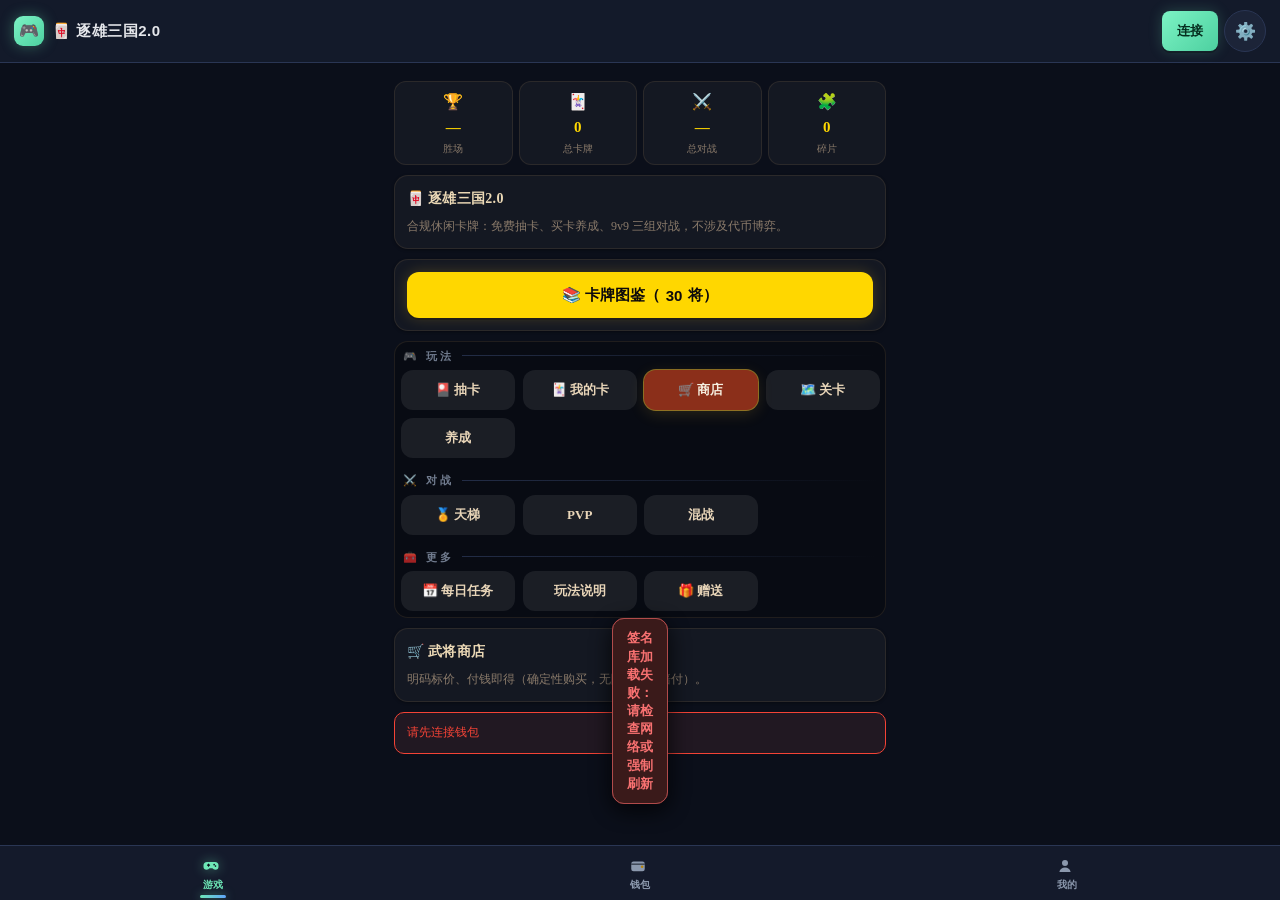
==== index.html @ 6e7bf327 "三国：重新启用动态 simulateGas 估算 gas（×1.5 缓冲，失败回退固定上限），修复签名层漏检 build 20261015-2" ====
<!DOCTYPE html>
<html lang="zh-CN">
<head>
<meta charset="UTF-8">
<meta name="viewport" content="width=device-width, initial-scale=1.0, maximum-scale=1.0, user-scalable=no, viewport-fit=cover">
<title>Paxi 逐雄三国2.0</title>
<meta name="description" content="Paxi 逐雄三国2.0（免费抽卡 / 买卡买碎片 / 9v9 三组对战，不涉及代币博弈）">
<meta name="theme-color" content="#0b0f1a">
<link rel="icon" href="data:image/svg+xml,<svg xmlns='http://www.w3.org/2000/svg' viewBox='0 0 32 32'><rect width='32' height='32' rx='7' fill='%236ee7b7'/><text x='16' y='23' font-size='18' text-anchor='middle' fill='%230b0f1a'>G</text></svg>">
<style>
/* ========== 变量 ========== */
:root {
  --bg: #0b0f1a;
  --card: #151c2c;
  --card-2: #1c2438;
  --border: #2a3654;
  --text: #e5e7eb;
  --muted: #8b98ad;
  --accent: #6ee7b7;
  --accent-2: #60a5fa;
  --gold: #fbbf24;
  --danger: #f87171;
  --radius: 14px;
  --safe-bottom: env(safe-area-inset-bottom, 0px);
  --safe-top: env(safe-area-inset-top, 0px);
}
* { margin: 0; padding: 0; box-sizing: border-box; -webkit-tap-highlight-color: transparent; }
html { -webkit-text-size-adjust: 100%; }
body {
  font-family: -apple-system, BlinkMacSystemFont, 'Segoe UI', 'PingFang SC', 'Microsoft YaHei', sans-serif;
  background: var(--bg);
  color: var(--text);
  min-height: 100vh;
  line-height: 1.5;
  overscroll-behavior-y: none;
  padding-bottom: calc(64px + var(--safe-bottom));
}

/* ========== Header ========== */
.header {
  position: sticky; top: 0; z-index: 100;
  background: rgba(21,28,44,.92);
  backdrop-filter: blur(12px); -webkit-backdrop-filter: blur(12px);
  border-bottom: 1px solid var(--border);
  padding: calc(10px + var(--safe-top)) 14px 10px;
  display: flex; align-items: center; justify-content: space-between; gap: 8px;
}
.brand { display: flex; align-items: center; gap: 8px; min-width: 0; }
.logo {
  width: 30px; height: 30px; border-radius: 9px; background: var(--accent);
  display: flex; align-items: center; justify-content: center;
  font-size: 16px; flex-shrink: 0;
}
.brand-name { font-size: 15px; font-weight: 800; white-space: nowrap; }
.hdr-right { display: flex; align-items: center; gap: 6px; flex-shrink: 0; }
.chip {
  font-size: 11px; padding: 4px 8px; border-radius: 999px;
  background: var(--card-2); border: 1px solid var(--border);
  color: var(--muted); font-family: ui-monospace, monospace;
  max-width: 104px; overflow: hidden; text-overflow: ellipsis; white-space: nowrap;
}
.chip.bal { color: var(--accent); border-color: #14532d; }

/* ========== 主区 ========== */
.main { max-width: 520px; margin: 0 auto; padding: 14px 14px 8px; }

/* ========== 卡片 ========== */
.card {
  background: var(--card); border: 1px solid var(--border);
  border-radius: var(--radius); padding: 14px; margin-bottom: 12px;
}
.card-title {
  font-size: 14px; font-weight: 700; margin-bottom: 10px;
  display: flex; align-items: center; gap: 6px;
}
.desc { font-size: 12px; color: var(--muted); line-height: 1.6; word-break: break-word; }
.desc code, code {
  font-family: ui-monospace, SFMono-Regular, Menlo, Consolas, monospace;
  font-size: 11px; background: rgba(0,0,0,.05);
  padding: 1px 5px; border-radius: 4px; word-break: break-all;
}

/* ========== 余额条 ========== */
.balance-bar {
  display: grid; grid-template-columns: repeat(3, 1fr); gap: 8px;
  margin-bottom: 12px;
}
.bal-item {
  background: var(--card); border: 1px solid var(--border);
  border-radius: 12px; padding: 10px 6px; text-align: center;
}
.bal-val { font-size: 15px; font-weight: 800; color: var(--accent); font-family: ui-monospace, monospace; }
.bal-val.small { font-size: 13px; }
.bal-lab { font-size: 10px; color: var(--muted); margin-top: 2px; }

/* ========== 游戏网格（2 列，手机最舒服） ========== */
.game-grid { display: grid; grid-template-columns: repeat(2, 1fr); gap: 10px; }
.game-card {
  background: var(--card-2); border: 1px solid var(--border);
  border-radius: var(--radius); padding: 16px 10px;
  display: flex; flex-direction: column; align-items: center; gap: 3px;
  cursor: pointer; transition: transform .12s;
  min-height: 104px; justify-content: center; text-align: center;
}
.game-card:active { transform: scale(.96); background: #223052; }
.game-card.disabled { opacity: .45; pointer-events: none; }
.game-icon { font-size: 32px; line-height: 1.1; }
.game-name { font-size: 13px; font-weight: 700; }
.game-desc { font-size: 10px; color: var(--muted); line-height: 1.35; }
.game-tag {
  font-size: 10px; color: var(--accent); margin-top: 3px;
  font-family: ui-monospace, monospace;
}

/* ========== 返回栏 ========== */
.back-bar {
  display: inline-flex; align-items: center; gap: 4px;
  color: var(--muted); font-size: 13px; margin-bottom: 10px;
  padding: 6px 0; cursor: pointer;
}
.back-bar:active { color: var(--text); }

/* ========== 表单 ========== */
.field { margin-bottom: 12px; }
.label { display: block; font-size: 12px; color: var(--muted); margin-bottom: 5px; font-weight: 600; }
input[type="text"], input[type="number"], select {
  width: 100%; padding: 11px 12px;
  background: var(--bg); border: 1px solid var(--border); border-radius: 10px;
  color: var(--text); font-size: 15px;
  -webkit-appearance: none; appearance: none;
  transition: border-color .15s;
}
input:focus, select:focus { outline: none; border-color: var(--accent); }
select { font-family: inherit; cursor: pointer; }
input.mono { font-family: ui-monospace, monospace; }
.row { display: flex; gap: 8px; align-items: center; }
.row .grow { flex: 1 1 auto; min-width: 0; }

/* 快捷金额 */
.quick-row { display: flex; gap: 6px; margin-top: 6px; flex-wrap: wrap; }
.quick {
  padding: 5px 10px; font-size: 11px; border-radius: 999px;
  background: var(--card-2); border: 1px solid var(--border); color: var(--muted);
}
.quick:active { background: var(--accent); color: #052e1e; }

/* ========== 按钮 ========== */
.btn {
  padding: 12px 18px; border-radius: 10px; border: none;
  font-size: 15px; font-weight: 700; cursor: pointer;
  min-height: 46px; width: 100%;
  display: flex; align-items: center; justify-content: center; gap: 6px;
  transition: transform .1s;
}
.btn:active { transform: scale(.97); }
.btn:disabled { opacity: .45; }
.btn-primary { background: var(--accent); color: #052e1e; }
.btn-ghost { background: transparent; color: var(--text); border: 1px solid var(--border); font-weight: 600; }
.btn-gold { background: var(--gold); color: #3b2a05; }
.btn-sm {
  width: auto; min-height: 34px; padding: 7px 14px;
  font-size: 13px; border-radius: 8px;
}

/* ========== 下注选项 ========== */
.opt-grid { display: grid; grid-template-columns: repeat(auto-fill, minmax(64px, 1fr)); gap: 7px; }
.opt-grid.cols-2 { grid-template-columns: repeat(2, 1fr); }
.opt {
  padding: 12px 4px; border-radius: 10px; font-size: 14px; font-weight: 600;
  background: var(--card-2); border: 1px solid var(--border); color: var(--text);
  min-height: 48px;
}
.opt:active { transform: scale(.96); }
.opt.sel { background: var(--accent); color: #052e1e; border-color: var(--accent); }
.opt small { display: block; font-size: 10px; opacity: .8; margin-top: 2px; font-weight: 500; }
.opt:disabled { opacity: .35; }
.opt.dim { opacity: .55; }

/* ========== 骰子 / 卡牌结果 ========== */
.result-stage {
  background: var(--bg); border: 1px solid var(--border); border-radius: 12px;
  padding: 16px; text-align: center; margin-bottom: 10px; min-height: 72px;
  display: flex; align-items: center; justify-content: center; flex-wrap: wrap; gap: 8px;
}
.dice-face {
  width: 46px; height: 46px; border-radius: 10px;
  background: var(--card-2); border: 1px solid var(--border);
  display: flex; align-items: center; justify-content: center;
  font-size: 20px; font-weight: 800;
}
.pcard {
  width: 44px; height: 62px; border-radius: 8px; background: #f8fafc;
  color: #0f172a; display: flex; flex-direction: column;
  align-items: center; justify-content: center; font-weight: 800; font-size: 17px;
  border: 1px solid #cbd5e1;
}
.pcard.red { color: #dc2626; }
.pcard small { font-size: 15px; font-weight: 600; }
.big-result { font-size: 34px; font-weight: 800; color: var(--accent); }
.placeholder-txt { color: var(--muted); font-size: 12px; }

/* ========== 赔率表 ========== */
.odds-wrap { overflow-x: auto; -webkit-overflow-scrolling: touch; }
table { width: 100%; border-collapse: collapse; font-size: 11px; margin-top: 6px; min-width: 300px; }
th {
  text-align: left; padding: 6px 6px; color: var(--muted); font-weight: 600;
  border-bottom: 1px solid var(--border); font-size: 10px; white-space: nowrap;
}
td { padding: 6px 6px; border-bottom: 1px solid var(--border); }
td.num { font-family: ui-monospace, monospace; text-align: right; white-space: nowrap; }
.warn-txt { color: var(--gold); }
.ok-txt { color: var(--accent); }

/* ========== 键值行 ========== */
.kv { display: flex; justify-content: space-between; gap: 10px; padding: 6px 0; font-size: 12px; }
.kv + .kv { border-top: 1px solid rgba(42,54,84,.5); }
.kv .k { color: var(--muted); flex: 0 0 auto; }
.kv .v { font-family: ui-monospace, monospace; text-align: right; word-break: break-all; max-width: 62%; }

/* ========== 提示条 ========== */
.hint {
  background: rgba(251,191,36,.09); border: 1px solid var(--gold);
  color: var(--gold); border-radius: 10px; padding: 10px 12px;
  font-size: 12px; margin-bottom: 12px; line-height: 1.6;
}
.hint.err { background: rgba(248,113,113,.09); border-color: var(--danger); color: var(--danger); }
.hint.ok { background: rgba(110,231,183,.09); border-color: var(--accent); color: var(--accent); }

/* ========== 日志 ========== */
.log {
  font-family: ui-monospace, monospace; font-size: 11px;
  background: #06090f; border: 1px solid var(--border); border-radius: 10px;
  padding: 10px; max-height: 180px; overflow: auto;
  white-space: pre-wrap; word-break: break-all; color: #cbd5e1;
}
.log div { padding: 1px 0; }
.log .ok { color: #86efac; }
.log .err { color: #fca5a5; }
.log .info { color: #93c5fd; }

/* ========== 底部 Tab ========== */
.tabbar {
  position: fixed; left: 0; right: 0; bottom: 0; z-index: 100;
  background: rgba(21,28,44,.96);
  backdrop-filter: blur(12px); -webkit-backdrop-filter: blur(12px);
  border-top: 1px solid var(--border);
  display: flex; padding-bottom: var(--safe-bottom);
}
.tab {
  flex: 1; padding: 9px 0 8px; text-align: center; cursor: pointer;
  color: var(--muted); font-size: 10px; font-weight: 600;
  display: flex; flex-direction: column; align-items: center; gap: 2px;
}
.tab .ti { font-size: 19px; line-height: 1; }
.tab.active { color: var(--accent); }
.tab:active { opacity: .7; }

/* ========== Toast ========== */
.toast {
  position: fixed; bottom: calc(78px + var(--safe-bottom)); left: 50%;
  transform: translateX(-50%);
  background: var(--card-2); border: 1px solid var(--border);
  padding: 10px 18px; border-radius: 10px; font-size: 13px; font-weight: 600;
  z-index: 300; max-width: 88vw; text-align: center;
  box-shadow: 0 6px 24px rgba(0,0,0,.45);
  animation: slideUp .25s ease;
}
@keyframes slideUp { from { transform: translate(-50%, 14px); opacity: 0; } to { transform: translate(-50%, 0); opacity: 1; } }
.toast.success { border-color: var(--accent); color: var(--accent); }
.toast.error { border-color: var(--danger); color: var(--danger); }

/* ========== 遮罩 ========== */
.mask {
  position: fixed; inset: 0; z-index: 400;
  background: rgba(6,9,15,.72);
  display: flex; align-items: center; justify-content: center;
  flex-direction: column; gap: 10px; color: var(--muted); font-size: 13px;
}
.spinner {
  width: 26px; height: 26px; border: 2px solid var(--border);
  border-top-color: var(--accent); border-radius: 50%;
  animation: spin .7s linear infinite;
}
@keyframes spin { to { transform: rotate(360deg); } }

/* ========== 桌面微调（依然是窄栏，手机为主） ========== */
@media (min-width: 768px) {
  .main { padding: 18px 14px 8px; }
  .game-grid { grid-template-columns: repeat(3, 1fr); }
  .game-icon { font-size: 36px; }
}
@media (max-width: 340px) {
  .game-grid { gap: 8px; }
  .game-card { padding: 12px 6px; min-height: 92px; }
  .game-icon { font-size: 26px; }
  .chip { max-width: 78px; font-size: 10px; }
}

/* ========== 设置菜单（大厅暗色主题） ========== */
.settings-wrap { position: relative; }
.settings-btn {
  width: 34px; height: 34px; border-radius: 50%;
  background: var(--card-2); border: 1px solid var(--border);
  color: var(--text); font-size: 17px; cursor: pointer;
  display: flex; align-items: center; justify-content: center;
  transition: transform .3s, background .15s, color .15s;
  -webkit-tap-highlight-color: transparent;
  touch-action: manipulation;
}
.settings-btn:hover { background: rgba(110,231,183,.15); transform: rotate(90deg); color: var(--accent); }
.settings-menu {
  display: none; position: absolute; top: 42px; right: 0;
  background: var(--card); border: 1px solid var(--border);
  border-radius: 12px; padding: 6px; box-shadow: 0 8px 24px rgba(0,0,0,.5);
  min-width: 188px; flex-direction: column; gap: 2px; z-index: 400;
}
.settings-menu.open { display: flex; animation: sgFadeIn .18s ease; }
@keyframes sgFadeIn { from { opacity: 0; transform: translateY(-4px); } to { opacity: 1; transform: translateY(0); } }
.settings-menu .menu-item {
  background: transparent; border: none; color: var(--text);
  padding: 9px 12px; font-size: 13px; font-family: inherit; cursor: pointer;
  border-radius: 8px; text-align: left; transition: background .15s, color .15s;
  display: flex; align-items: center; gap: 6px; white-space: nowrap;
}
.settings-menu .menu-item:hover { background: var(--card-2); color: var(--accent); }
.settings-menu .menu-item .check { color: var(--accent); font-weight: 700; width: 14px; display: inline-block; }
.settings-menu .menu-item.danger:hover { background: rgba(248,113,113,.15); color: var(--danger); }
.settings-menu .menu-divider { height: 1px; background: var(--border); margin: 4px 8px; }

/* ============================================================
   三国·卡牌 老版金色主题
   作用域限定在 .sg-page 与专属类（.sg-card/.codex-card/.battle-arena/
   弹窗），不污染大厅中性布局，其他游戏外观与逻辑一律不动。
   ============================================================ */
:root { --sg-card-h: 200px; }

/* 三国页包裹器：仅此容器内套用老版字体/金色风 */
.sg-page { font-family: '华文行楷','STKaiti','KaiTi','SimSun',serif; }
.sg-page .card { background: rgba(255,255,255,0.04); border:1px solid rgba(200,160,100,0.12); border-radius:14px; padding:12px; margin-bottom:10px; }
.sg-page .card-title { font-size:14px; font-weight:700; margin-bottom:8px; display:flex; align-items:center; gap:6px; color:#e8d5b8; }
.sg-page .desc { font-size:12px; color:#8a7a6a; line-height:1.6; word-break:break-word; }
.sg-page .kv { display:flex; justify-content:space-between; gap:10px; padding:6px 0; font-size:12px; }
.sg-page .kv + .kv { border-top:1px solid rgba(200,160,100,0.06); }
.sg-page .kv .k { color:#8a7a6a; flex:0 0 auto; }
.sg-page .kv .v { font-family: ui-monospace, monospace; text-align:right; word-break:break-all; max-width:62%; color:#e8d5b8; }
.sg-page .hint { background: rgba(255,200,50,0.09); border:1px solid #b8860b; color:#ffd700; border-radius:10px; padding:10px 12px; font-size:12px; margin-bottom:10px; line-height:1.6; }
.sg-page .hint.err { background: rgba(248,113,113,0.09); border-color:#f44336; color:#f44336; }
.sg-page .hint.ok { background: rgba(110,231,183,0.09); border-color:#4caf50; color:#4caf50; }
.sg-page .back-bar { display:inline-flex; align-items:center; gap:4px; color:#8a7a6a; font-size:13px; margin-bottom:10px; padding:6px 0; cursor:pointer; font-family:inherit; }
.sg-page .back-bar:active { color:#e8d5b8; }
.sg-page input[type="text"], .sg-page input[type="number"], .sg-page select { width:100%; padding:10px 12px; border:1px solid rgba(200,160,100,0.3); background: rgba(30,20,10,0.6); color:#e8d5b8; border-radius:8px; font-size:13px; outline:none; box-sizing:border-box; font-family:inherit; margin-top:6px; }
.sg-page input:focus, .sg-page select:focus { border-color:#ffd700; }
.sg-page label { font-size:12px; color:#8a7a6a; }
.sg-page .btn-primary { background:#8b2f1a; color:#f5efe0; }
.sg-page .btn-gold { background:#ffd700; color:#0d0a0c; }
.sg-page .btn-success { background:#2a6a3a; color:#f5efe0; }
.sg-page .btn-ghost { background:rgba(255,255,255,0.08); color:#e8d5b8; }
.sg-page .btn-danger { background:#6a2a2a; color:#f5efe0; }

/* 三国页内统计卡（4 张横排） */
.sg-stats { display:flex; gap:6px; margin-bottom:10px; }
.sg-stat { flex:1; background: rgba(255,255,255,0.04); border:1px solid rgba(200,160,100,0.12); border-radius:12px; padding:8px 6px; text-align:center; font-size:12px; }
.sg-stat .ic { font-size:16px; }
.sg-stat .num { display:block; font-size:15px; font-weight:bold; color:#ffd700; margin-top:2px; }
.sg-stat .lb { display:block; font-size:10px; color:#8a7a6a; margin-top:2px; }

/* 三国页内标签条（抽卡/对战/我的卡牌…） */
/* 🟢 2026-09-29：页签改为两行自动换行（手机不用横向滑动）；每行约 4 个 */
#sgTabs { display:flex; flex-wrap:wrap; gap:6px; margin-bottom:10px; background: rgba(0,0,0,0.25); padding:6px; border-radius:14px; border:1px solid rgba(200,160,100,0.12); }
.sg-tab { flex:1 1 calc(25% - 6px); min-width:0; width:auto; min-height:auto; background:transparent; border:none; color:#8a7a6a; padding:9px 4px; font-size:13px; font-family:inherit; cursor:pointer; border-radius:10px; transition:.2s; white-space:nowrap; text-align:center; overflow:hidden; text-overflow:ellipsis; }
.sg-tab:hover { color:#e8d5b8; background: rgba(255,255,255,0.04); }
.sg-tab.active { background: linear-gradient(135deg, rgba(184,134,11,0.35), rgba(255,200,50,0.2)); color:#ffd700; box-shadow:0 2px 10px rgba(255,200,50,0.15); }

/* 我的卡牌网格（3 列，高度一致） */
#sgCardGrid { display:grid; grid-template-columns:repeat(3,1fr); gap:8px; margin-top:6px; }
.sg-card {
  position:relative; border:2px solid #555; border-radius:10px; overflow:hidden;
  background:#0d1322; aspect-ratio:auto; height: var(--sg-card-h);
  display:flex; flex-direction:column; cursor:pointer; transition: filter .2s;
}
.sg-card:hover { filter: brightness(1.12); z-index:3; }
.sg-card:active { filter: brightness(.92); }
/* 出战顺序序号徽标（养成页 picker：第 1 个先出，第 2 个第二出…） */
.sg-pick-ord {
  position:absolute; top:-7px; left:-7px; z-index:4;
  min-width:18px; height:18px; padding:0 4px; border-radius:9px;
  background:linear-gradient(135deg,#ffd700,#ff9d2e); color:#3a2400;
  font-size:11px; font-weight:800; line-height:18px; text-align:center;
  box-shadow:0 1px 4px rgba(0,0,0,.5); border:1px solid #ffe9a8;
}
.sg-card .sg-card-img {
  flex:3; min-height:0; display:flex; align-items:center; justify-content:center;
  background: radial-gradient(ellipse at 50% 80%, rgba(60,40,20,0.2), transparent 70%);
  overflow:hidden; padding:2px;
}
.sg-card .sg-card-img img { width:100%; height:100%; object-fit:cover; }
.sg-card .sg-card-foot {
  flex:1; border-top:1px dashed rgba(100,80,60,0.4); padding:3px 4px; text-align:center;
  background: linear-gradient(0deg, rgba(0,0,0,.6), transparent); font-size:10px; line-height:1.2;
}
.sg-card .sg-card-foot .nm { font-weight:700; color:#fff; font-size:11px; }
.sg-card .sg-card-foot .rr { color:#ffd700; font-size:9px; }
.sg-card .sg-card-lv {
  position:absolute; top:3px; right:3px; background:rgba(0,0,0,.65); color:#ffd54f;
  padding:1px 5px; border-radius:4px; font-size:10px; font-weight:700; z-index:2;
}
/* 养成页卡牌格：小卡图 + 参数 + 下方四个养成按钮（与「我的卡牌」区分开） */
.sg-cult-card {
  border:2px solid #555; border-radius:10px; overflow:hidden; background:#0d1322;
  padding:5px; display:flex; flex-direction:column; gap:4px;
}
.sg-cult-card .sg-cult-img {
  width:100%; aspect-ratio:3/4; display:flex; align-items:center; justify-content:center;
  background:radial-gradient(ellipse at 50% 80%, rgba(60,40,20,.25), transparent 70%);
  border-radius:6px; overflow:hidden;
}
.sg-cult-card .sg-cult-img img { width:100%; height:100%; object-fit:cover; }
.sg-cult-card .sg-cult-info .nm { font-size:11px; font-weight:700; color:#fff; white-space:nowrap; overflow:hidden; text-overflow:ellipsis; }
.sg-cult-card .sg-cult-info .rr { font-size:9px; }
.sg-cult-card .sg-cult-acts { display:flex; flex-wrap:wrap; gap:3px; }
.sg-cult-card .sg-cult-acts .btn { flex:1 1 calc(50% - 3px); min-width:0; padding:3px 2px; font-size:10px; line-height:1.1; }
.rarity-legend { border-color:#ffd700 !important; }
.rarity-epic   { border-color:#ab47bc !important; }
.rarity-rare   { border-color:#4fc3f7 !important; }
.rarity-common { border-color:#9e9e9e !important; }

/* ===== 卡牌动感（移植自老版三国前端，保证界面一致性） ===== */
@keyframes sg-glow-common { 0%,100% { box-shadow:0 2px 10px rgba(0,0,0,.45), 0 0 0 rgba(158,158,158,0); } 50% { box-shadow:0 2px 10px rgba(0,0,0,.45), 0 0 10px rgba(158,158,158,.4); } }
@keyframes sg-glow-rare   { 0%,100% { box-shadow:0 2px 10px rgba(0,0,0,.45), 0 0 0 rgba(79,195,247,0); } 50% { box-shadow:0 2px 10px rgba(0,0,0,.45), 0 0 14px rgba(79,195,247,.55); } }
@keyframes sg-glow-epic   { 0%,100% { box-shadow:0 2px 10px rgba(0,0,0,.45), 0 0 0 rgba(171,71,188,0); } 50% { box-shadow:0 2px 10px rgba(0,0,0,.45), 0 0 18px rgba(171,71,188,.65); } }
@keyframes sg-glow-legend { 0%,100% { box-shadow:0 2px 10px rgba(0,0,0,.45), 0 0 0 rgba(255,215,0,0); } 35% { box-shadow:0 2px 10px rgba(0,0,0,.45), 0 0 22px rgba(255,215,0,.85); } 50% { box-shadow:0 2px 10px rgba(0,0,0,.45), 0 0 28px rgba(255,215,0,.95); } 65% { box-shadow:0 2px 10px rgba(0,0,0,.45), 0 0 22px rgba(255,215,0,.85); } }
@keyframes sg-float-common { 0%,100% { transform: translateY(0); } 50% { transform: translateY(-1px); } }
@keyframes sg-float-rare   { 0%,100% { transform: translateY(0); } 50% { transform: translateY(-1.5px); } }
@keyframes sg-float-epic   { 0%,100% { transform: translateY(0); } 50% { transform: translateY(-2px); } }
@keyframes sg-float-legend { 0%,100% { transform: translateY(0); } 50% { transform: translateY(-2.5px); } }
.sg-card.rarity-common, .codex-card.rarity-common { animation: sg-glow-common 3.5s ease-in-out infinite, sg-float-common 3.5s ease-in-out infinite; }
.sg-card.rarity-rare,   .codex-card.rarity-rare   { animation: sg-glow-rare   3.0s ease-in-out infinite, sg-float-rare   3.0s ease-in-out infinite; }
.sg-card.rarity-epic,   .codex-card.rarity-epic   { animation: sg-glow-epic   2.5s ease-in-out infinite, sg-float-epic   2.5s ease-in-out infinite; }
.sg-card.rarity-legend, .codex-card.rarity-legend { animation: sg-glow-legend 2.0s ease-in-out infinite, sg-float-legend 2.0s ease-in-out infinite; }
#sgCardGrid, #codexContent { perspective: 900px; }
@keyframes sg-flip-in {
  0%   { transform: translateY(80px) rotateX(90deg) scale(.6); opacity: 0; }
  60%  { transform: translateY(-5px) rotateX(-10deg) scale(1.05); opacity: 1; }
  100% { transform: translateY(0) rotateX(0) scale(1); opacity: 1; }
}
.sg-card.new-card .sg-card-img, .codex-card.new-card .cc-img { animation: sg-flip-in .7s cubic-bezier(.22,1,.36,1) both; }
@keyframes sg-gold-burst {
  0%   { transform: scale(0); opacity: .9; }
  60%  { transform: scale(1.6); opacity: .35; }
  100% { transform: scale(2.4); opacity: 0; }
}
.gold-burst {
  position:absolute; inset:-8%; pointer-events:none; z-index:99; border-radius:50%;
  background: radial-gradient(circle, rgba(255,215,0,.95) 0%, rgba(255,180,0,.65) 25%, rgba(255,215,0,.25) 50%, transparent 75%);
  animation: sg-gold-burst .9s cubic-bezier(.22,1,.36,1) forwards;
}
.draw-burst { position:relative; overflow:hidden; }

/* 卡牌选择面板（出战顺序 / PVP / 混战） */
.sg-pick {
  border:2px solid #2a3756; border-radius:8px; padding:4px; cursor:pointer;
  background:#0d1322; text-align:center; font-size:11px;
}
.sg-pick .pn { font-weight:700; color:#fff; }
.sg-pick .pr { font-size:9px; }

/* 对战竞技场（胜/负 + 双方出牌） */
.battle-arena {
  background: rgba(0,0,0,0.5); border-radius:14px; padding:12px; margin:10px 0;
  border:1px solid rgba(200,160,100,0.1); display:none; min-height:120px;
}
.battle-arena.show { display:block; }
.battle-arena .vs-banner {
  text-align:center; font-size:22px; color:#ffd700; letter-spacing:6px;
  padding:6px 0; font-weight:bold; text-shadow:0 0 30px rgba(255,215,0,0.2);
}
.battle-arena .side-label { font-size:12px; color:#8a7a6a; text-align:center; margin:6px 0 2px; }
.battle-arena .side-cards { display:flex; gap:6px; justify-content:center; flex-wrap:wrap; margin-bottom:6px; }
.battle-arena .mini-card {
  width:54px; border:2px solid #555; border-radius:8px; overflow:hidden; background:#0d1322; position:relative;
}
.battle-arena .mini-card img { width:100%; height:62px; object-fit:cover; display:block; }
.battle-arena .mini-card .mc-nm { font-size:9px; text-align:center; color:#fff; padding:1px 0; }
.battle-arena .final-result {
  text-align:center; font-size:20px; font-weight:bold; padding:8px 0; margin-top:4px;
  border-top:1px solid rgba(200,160,100,0.1);
}
.final-result.win { color:#4caf50; }
.final-result.lose { color:#f44336; }
.final-result.draw { color:#ffd700; }
/* Q3：9v9 三组分组亮牌 */
.battle-arena .grp-head { display:flex; align-items:center; justify-content:space-between; font-size:12px; color:#8a7a6a; padding:4px 2px; margin-bottom:4px; }
.battle-arena .grp-head .grp-score { color:#ffd700; font-weight:bold; font-size:13px; }
.battle-arena .grp-row { display:grid; grid-template-columns:1fr 34px 1fr 56px; align-items:center; gap:6px; padding:8px 4px; border-bottom:1px solid rgba(200,160,100,0.12); }
.battle-arena .grp-side { min-width:0; display:flex; gap:4px; flex-wrap:wrap; }
.battle-arena .grp-tag { font-size:10px; color:#8a7a6a; text-align:center; margin-bottom:3px; }
.battle-arena .grp-vs { text-align:center; font-size:11px; color:#ffd700; font-weight:bold; }
.battle-arena .grp-colon { opacity:.6; margin:0 1px; }
.battle-arena .grp-res { text-align:center; }
.battle-arena .grp-badge { display:inline-block; font-size:10px; font-weight:bold; padding:3px 6px; border-radius:10px; border:1px solid currentColor; }
.battle-arena .grp-badge.win { color:#4caf50; }
.battle-arena .grp-badge.lose { color:#f44336; }
.battle-arena .grp-badge.draw { color:#ffd700; }
.battle-arena .royale-side { border-bottom:1px solid rgba(200,160,100,0.1); padding:6px 2px; }
.battle-arena .grp-mini { display:flex; align-items:center; gap:6px; padding:4px 0; }
.battle-arena .grp-mini .grp-side { flex:1 1 auto; }

/* V2.1：技能触发回放时间线（对战竞技场 / 关卡日志通用） */
.skill-log-wrap { margin-top:10px; border-top:1px dashed rgba(200,160,100,0.2); padding-top:8px; }
.skill-log-empty { font-size:12px; color:#8a7a6a; text-align:center; padding:4px 0; }
.skill-log-list { display:flex; flex-direction:column; gap:3px; max-height:40vh; overflow-y:auto; }
.skill-log-row {
  display:flex; align-items:center; gap:7px; flex-wrap:wrap; font-size:11.5px;
  padding:3px 6px; border-radius:7px; background:rgba(255,255,255,0.03); border-left:3px solid #555;
}
.skill-log-row.side-0 { border-left-color:#4caf50; }
.skill-log-row.side-1 { border-left-color:#f44336; }
.sk-side { font-size:10px; font-weight:bold; padding:1px 6px; border-radius:8px; color:#0d1322; }
.sk-side.sk-a { background:#4caf50; }
.sk-side.sk-b { background:#f44336; }
.sk-card { color:#cfc0ad; }
.sk-name { color:#ffd700; font-weight:bold; }
.sk-trg { color:#e8b04b; }
.sk-tgt { color:#9fd3ff; }
.sk-bp { color:#b8a98e; font-size:10.5px; margin-left:auto; }

/* 通用隐藏工具类
   🔴 修复：此前项目里没有任何地方定义 .hidden，导致 index.html 中
   `<div id="modalLoading" class="hidden">处理中…</div>` 的 class 完全不生效，
   转圈 +「处理中...」常驻在卡牌详情弹窗底部。补上这条规则即可。 */
.hidden { display: none !important; }

/* 弹窗（图鉴 / 卡牌详情） */
.modal-overlay {
  position:fixed; top:0; left:0; width:100%; height:100%; background: rgba(0,0,0,0.7);
  backdrop-filter: blur(8px); display:none; justify-content:center; align-items:center; z-index:1000;
}
.modal-overlay.active { display:flex; }
.modal {
  background:#1a1218; border-radius:18px; padding:16px 20px; max-width:840px; width:92%;
  max-height:85vh; overflow-y:auto; border:1px solid rgba(200,160,100,0.15); color:#e8d5b8;
  font-family:'华文行楷','STKaiti','KaiTi','SimSun',serif;
}
.modal h2 { text-align:center; margin-bottom:12px; color:#ffd700; font-size:22px; letter-spacing:2px; }
.modal .close-btn {
  float:right; background:none; border:none; font-size:22px; color:#8a7a6a; cursor:pointer; transition:.2s;
}
.modal .close-btn:hover { color:#e8d5b8; }
.codex-grid { display:grid; grid-template-columns:repeat(3,1fr); gap:8px; margin-top:8px; }
.codex-card {
  position:relative; border:2px solid #555; border-radius:10px; overflow:hidden; background:#0d1322;
  height: var(--sg-card-h); display:flex; flex-direction:column; cursor:pointer; transition: filter .15s;
}
.codex-card:hover { filter: brightness(1.1); }
.codex-card .cc-img { flex:4; min-height:0; display:flex; align-items:center; justify-content:center; overflow:hidden; padding:2px; }
.codex-card .cc-img img { width:100%; height:100%; object-fit:cover; }
.codex-card .cc-foot { flex:1; border-top:1px dashed rgba(100,80,60,0.4); padding:3px 4px; text-align:center; font-size:10px; }
.codex-card .cc-foot .nm { font-weight:700; color:#fff; font-size:11px; }
.codex-card .cc-foot .rr { color:#ffd700; font-size:9px; }
.codex-progress { margin:6px 0 10px; font-size:12px; color:#8a7a6a; }

/* 玩法及经济说明弹窗 */
.eco-modal { max-width:720px; }
.eco-body { font-size:13px; line-height:1.65; color:#d9cbb8; font-family:inherit; }
.eco-body h3 {
  font-size:15px; color:#ffd700; font-weight:700; margin:16px 0 8px;
  padding-bottom:5px; border-bottom:1px solid rgba(200,160,100,0.25); letter-spacing:1px;
}
.eco-body h3:first-child { margin-top:4px; }
.eco-body h4 { font-size:13.5px; color:#e8b04b; font-weight:700; margin:12px 0 5px; }
.eco-body p { margin:5px 0; }
.eco-body ul { margin:5px 0 5px 18px; padding:0; }
.eco-body li { margin:3px 0; }
.eco-body code {
  font-family: ui-monospace, Menlo, Consolas, monospace; font-size:12px; color:#6ee7b7;
  background:rgba(110,231,183,0.08); padding:1px 5px; border-radius:4px; word-break:break-all;
}
.eco-tb { width:100%; border-collapse:collapse; margin:6px 0; font-size:12.5px; }
.eco-tb th, .eco-tb td {
  border:1px solid rgba(200,160,100,0.22); padding:4px 7px; text-align:left; vertical-align:top;
}
.eco-tb th { background:rgba(200,160,100,0.12); color:#ffd700; font-weight:700; white-space:nowrap; }
.eco-tb tr:nth-child(even) td { background:rgba(255,255,255,0.02); }
/* 宽表格在手机上横向滑动，不撑破弹窗 */
.eco-scroll { overflow-x:auto; -webkit-overflow-scrolling:touch; margin:6px 0; }
.eco-scroll .eco-tb { margin:0; min-width:460px; }
/* 中英文双版本内容（玩法说明等）：按当前语言切换显示，默认全隐藏，仅 .active 显示 */
.lang-zh, .lang-en { display:none; }
.lang-zh.active, .lang-en.active { display:block; }
/* 卡牌详情弹窗：卡图完整 2:3 不裁切；外框收紧；参数紧凑 */
.card-detail-modal .modal { padding:12px 14px; width:min(430px, 94%); }
.card-detail-modal .card-preview { text-align:center; padding:2px 0 4px; }
.card-detail-modal .card-preview img {
  display:block; margin:0 auto; width:auto; max-width:78%; max-height:52vh;
  border-radius:10px;
}
.card-detail-modal .card-name-detail { font-size:18px; font-weight:bold; margin-top:4px; line-height:1.2; }
.card-detail-modal .card-sub-detail { font-size:12px; color:#8a7a6a; line-height:1.2; }
.card-detail-modal .info-grid { display:grid; grid-template-columns:1fr 1fr; gap:2px 12px; margin:6px 0 0; }
.card-detail-modal .info-grid .ig {
  display:flex; align-items:baseline; justify-content:space-between; gap:6px;
  font-size:13px; line-height:1.45; border-bottom:1px dashed rgba(200,160,100,0.12); padding:1px 0;
}
.card-detail-modal .info-grid .label { color:#8a7a6a; }
.card-detail-modal .info-grid .value { font-weight:bold; color:#ffd700; }
.card-detail-modal .card-desc { font-size:12px; color:#c9b8a8; line-height:1.35; margin-top:4px; padding-top:4px; border-top:1px solid rgba(200,160,100,0.1); }
.card-detail-modal .star-actions { display:flex; gap:8px; justify-content:center; flex-wrap:wrap; margin-top:10px; padding-top:10px; border-top:1px solid rgba(200,160,100,0.1); }
.card-detail-modal .star-actions .btn { min-width:80px; }

/* 响应式：手机一致卡高 */
@media (max-width: 600px) { :root { --sg-card-h: 180px; } }
@media (max-width: 380px) { :root { --sg-card-h: 150px; } }
</style>

<!-- ============ P2-12 增强主题与动效（20260929） ============ -->
<style id="hub-enhance">
  /* P2-13：内联 SVG 图标统一基线 */
  .hub-ico { vertical-align: -4px; margin-right: 6px; color: inherit; }
  .tab .hub-ico { margin-right: 4px; }
  /* 渐变描边（卡牌 / 卡片 / 浮层） */
  .card, .sg-card, .codex-card, .modal {
    position: relative;
    border: 1px solid transparent;
    background-image: linear-gradient(#0d1322, #0d1322), linear-gradient(135deg, #2a5cff33, #6ee7b733, #b8860b33);
    background-origin: border-box; background-clip: padding-box, border-box;
  }
  /* 按钮：悬停缩放 + 发光 */
  .btn { transition: transform .12s ease, box-shadow .2s ease, filter .2s ease; }
  .btn:hover { transform: translateY(-1px) scale(1.03); box-shadow: 0 4px 16px #00000066; }
  .btn:active { transform: scale(.97); }
  .btn-primary { box-shadow: 0 0 0 1px #2a5cff55, 0 0 14px #2a5cff33; }
  .btn-gold { box-shadow: 0 0 0 1px #b8860b55, 0 0 14px #b8860b33; }
  .btn-danger:hover { box-shadow: 0 0 14px #ff5a5a55; }
  /* 余额数字变化微动 */
  @keyframes balPulse { 0%{transform:scale(1)} 40%{transform:scale(1.12);color:#6ee7b7} 100%{transform:scale(1)} }
  .bal-pulse { animation: balPulse .5s ease; display:inline-block; }
  /* 骨架屏 */
  @keyframes skel { 0%{background-position:-200px 0} 100%{background-position:200px 0} }
  .skeleton { color: transparent !important; border-radius: 6px;
    background: linear-gradient(90deg,#1a2238 25%,#243150 37%,#1a2238 63%);
    background-size: 400px 100%; animation: skel 1.2s infinite linear; }
  /* Toast 队列：靠下居中、可堆叠、自动淡出 */
  #toastWrap { position: fixed; left: 50%; bottom: 18px; transform: translateX(-50%);
    display: flex; flex-direction: column; gap: 8px; z-index: 9999; pointer-events: none; }
  .toast { pointer-events: auto; max-width: 86vw; padding: 10px 14px; border-radius: 10px;
    font-size: 13px; line-height: 1.4; color: #fff; box-shadow: 0 6px 22px #00000066;
    background: #1b2540; border: 1px solid #2a3756; animation: toastIn .2s ease; }
  .toast.ok, .toast.success { background: #16351f; border-color: #2f7d4a; }
  .toast.err, .toast.error { background: #3a1a1a; border-color: #b14b4b; }
  .toast { transition: opacity .25s ease, transform .25s ease; }
  .toast-out { opacity: 0; transform: translateY(8px); }
  @keyframes toastIn { from { opacity: 0; transform: translateY(10px); } to { opacity: 1; transform: none; } }
  /* 卡牌翻牌 / 骰子 / 通用淡入（P1-11 / P1-9 / P2-12） */
  @keyframes sgFadeIn { from { opacity: 0; transform: translateY(8px) scale(.98); } to { opacity: 1; transform: none; } }
  .sg-fade-in { animation: sgFadeIn .35s ease both; }
  @keyframes resultPop { 0%{transform:scale(.6);opacity:0} 60%{transform:scale(1.12)} 100%{transform:scale(1);opacity:1} }
  .result-pop { animation: resultPop .4s cubic-bezier(.2,.8,.3,1.2) both; }
  @keyframes diceRoll { 0%{transform:rotate(0) scale(.7);opacity:0} 50%{transform:rotate(180deg) scale(1.1)} 100%{transform:rotate(360deg) scale(1);opacity:1} }
  .dice-roll { animation: diceRoll .55s ease both; }
  @keyframes flipIn { 0%{transform:rotateY(90deg);opacity:0} 100%{transform:rotateY(0);opacity:1} }
  .flip { animation: flipIn .45s ease both; transform-origin: center; }
  /* 🟢 卡面阵营行（2026-09-29）：我的卡与图鉴显示一致，颜色随阵营（魏蓝/蜀红/吴绿/汉金/群紫） */
  .sg-card .ff { font-size:10px; line-height:1.15; margin-top:1px; text-align:center; white-space:nowrap; overflow:hidden; text-overflow:ellipsis; letter-spacing:.5px; }

  /* ===== P1-9 图鉴工具栏 + 批量分解栏 ===== */
  .codex-toolbar { display: flex; flex-wrap: wrap; gap: 8px; align-items: center; margin: 8px 0 4px; }
  .codex-search { flex: 1 1 160px; min-width: 120px; padding: 7px 10px; border-radius: 8px;
    border: 1px solid #2a3756; background: #0d1322; color: #e8eefc; font-size: 13px; }
  .codex-filters { display: flex; gap: 4px; flex-wrap: wrap; }
  .codex-fbtn { padding: 6px 10px; border-radius: 8px; border: 1px solid #2a3756; background: #0d1322;
    color: #9fb3d1; font-size: 12px; cursor: pointer; transition: all .15s ease; }
  .codex-fbtn.on { background: #2a5cff; color: #fff; border-color: #2a5cff; }
  .codex-sort { padding: 6px 8px; border-radius: 8px; border: 1px solid #2a3756; background: #0d1322; color: #e8eefc; font-size: 12px; }
  .sg-batch-bar { display: flex; align-items: center; gap: 10px; margin: 6px 0 4px;
    padding: 8px 10px; border-radius: 10px; background: #14203a; border: 1px solid #2a3756; font-size: 13px; color: #cfe; }
  .sg-card.sg-sel { outline: 2px solid #6ee7b7; outline-offset: -2px; box-shadow: 0 0 12px #6ee7b755; }
</style>

<!-- ============ 视觉主题层 theme.css（20261013-2，纯离线） ============ -->
<link rel="stylesheet" href="style/theme.css?v=20261015-2" />

<!-- ============ P2-14 PWA（20260929） ============ -->
<link rel="manifest" href="manifest.json" />
<meta name="theme-color" content="#0b0f1a" />
<meta name="apple-mobile-web-app-capable" content="yes" />
<meta name="apple-mobile-web-app-title" content="Paxi 游戏中心" />
<script>
  if ('serviceWorker' in navigator) {
    window.addEventListener('load', () => {
      navigator.serviceWorker.register('./service-worker.js').catch((e) => console.warn('SW 注册失败:', e.message));
    });
  }
</script>
</head>
<body>

<header class="header">
  <div class="brand">
    <div class="logo">🎮</div>
    <div class="brand-name" id="pageTitle">Paxi 逐雄三国2.0</div>
  </div>
  <div class="hdr-right">
    <span class="chip bal" id="hdrBal" style="display:none">—</span>
    <span class="chip" id="hdrAddr" style="display:none">—</span>
    <button class="btn btn-primary btn-sm" id="btnConnect" style="display:none" onclick="connectWallet()" data-i18n="btn_connect">连接</button>
    <div class="settings-wrap">
      <button class="settings-btn" id="btnSettings" onclick="toggleSettingsMenu()" title="设置" data-i18n-title="menu_settings">⚙️</button>
      <div class="settings-menu" id="settingsMenu">
        <button class="menu-item" id="langZhBtn" onclick="switchLang('zh');toggleSettingsMenu()">🇨🇳 中文</button>
        <button class="menu-item" id="langEnBtn" onclick="switchLang('en');toggleSettingsMenu()">🇺🇸 English</button>
        <div class="menu-divider"></div>
        <button class="menu-item" data-i18n="menu_economy" onclick="openEconomyInfo();toggleSettingsMenu()">📖 玩法及经济说明</button>
        <button class="menu-item" onclick="window.open('card-upload.html','_blank');toggleSettingsMenu()">🃏 加卡上传工具</button>
        <div class="menu-divider"></div>
        <button class="menu-item" data-i18n="menu_pump" onclick="openPump();toggleSettingsMenu()">🚀 个性化发币</button>
        <button class="menu-item" data-i18n="menu_burn" onclick="openBurn();toggleSettingsMenu()">🔥 燃烧代币</button>
        <div class="menu-divider"></div>
        <button class="menu-item danger" data-i18n="menu_reset" onclick="hardReset();toggleSettingsMenu()">🔄 重置数据</button>
      </div>
    </div>
  </div>
</header>

<main class="main" id="main"></main>

<!-- 🔴 启动失败提示：PaxiCosmJS（链上 SDK）未加载成功时显示，避免只看到一堆看不懂的报错 -->
<div id="bootErr" style="display:none;position:fixed;left:0;right:0;top:0;z-index:9999;
     background:#b00020;color:#fff;padding:14px 16px;font-size:14px;line-height:1.5;
     box-shadow:0 2px 8px rgba(0,0,0,.3)">
  <div class="lang-zh active">
    ⚠️ 链上 SDK（paxi-cosmjs.umd.js）未加载成功，应用暂时无法运行。<br>
    请：① 手机浏览器<b>强制刷新</b>本页；② 确认该文件已随仓库一起部署到 GitHub Pages。<br>
    <span style="opacity:.85">（若网络受限，可在能联网的环境刷新一次后再用）</span>
  </div>
  <div class="lang-en">
    ⚠️ The on-chain SDK (paxi-cosmjs.umd.js) failed to load, so the app can't run yet.<br>
    Please: ① <b>hard-refresh</b> this page in your mobile browser; ② make sure the file is deployed to GitHub Pages together with the repo.<br>
    <span style="opacity:.85">(If your network is restricted, load it once from a network that can reach the file, then retry.)</span>
  </div>
</div>

<nav class="tabbar">
  <!-- 🟢 2026-10-12：底部导航加回「游戏」——打开直进三国，钱包/我的可一键返回游戏界面 -->
  <div class="tab active" data-tab="home"   onclick="switchTab('home')"><span class="ti"><svg class="hub-ico" viewBox="0 0 24 24" width="18" height="18"><path fill="currentColor" d="M6.8 6.5h10.4a4.8 4.8 0 0 1 4.8 4.8v1.4a4.3 4.3 0 0 1-4.3 4.3c-1.5 0-2.9-.7-3.8-1.9h-3.8a4.77 4.77 0 0 1-3.8 1.9A4.3 4.3 0 0 1 2 12.7v-1.4a4.8 4.8 0 0 1 4.8-4.8z"/><rect x="6.6" y="10.1" width="4.2" height="1.5" rx=".75" fill="#0b0f1a"/><rect x="7.95" y="8.75" width="1.5" height="4.2" rx=".75" fill="#0b0f1a"/><circle cx="16.2" cy="10.2" r="1.1" fill="#0b0f1a"/><circle cx="18" cy="12.1" r="1.1" fill="#0b0f1a"/></svg></span><span data-i18n="tab_home">游戏</span></div>
  <div class="tab"        data-tab="wallet" onclick="switchTab('wallet')"><span class="ti"><svg class="hub-ico" viewBox="0 0 24 24" width="18" height="18"><rect x="3" y="6" width="18" height="13" rx="3" fill="currentColor"/><path d="M3 9.5h18" stroke="#0b0f1a" stroke-width="1.2"/><circle cx="17.5" cy="13" r="1.7" fill="#b8860b"/></svg></span><span data-i18n="tab_wallet">钱包</span></div>
  <div class="tab"        data-tab="me"     onclick="switchTab('me')"><span class="ti"><svg class="hub-ico" viewBox="0 0 24 24" width="18" height="18"><circle cx="12" cy="8" r="4" fill="currentColor"/><path d="M4.5 20c.6-4 3.8-6 7.5-6s6.9 2 7.5 6z" fill="currentColor"/></svg></span><span data-i18n="tab_me">我的</span></div>
</nav>

<!-- ===== 玩法及经济说明弹窗（合规版：仅三国合规玩法） ===== -->
<div class="modal-overlay" id="economyModal">
  <div class="modal eco-modal">
    <button class="close-btn" onclick="closeEconomyInfo()">✕</button>
    <h2 data-i18n="eco_title">📖 玩法及经济说明（合规版）</h2>

    <!-- ========== 中文版 ========== -->
    <div class="eco-body lang-zh active">
      <h3>一、合规说明</h3>
      <ul>
        <li>本应用为<b>纯休闲养成卡牌游戏</b>，不提供任何代币押注、博彩或随机返奖玩法。</li>
        <li>游戏<b>不以任何代币作为奖励</b>；玩家的进度收益均为游戏内<b>卡牌碎片</b>（不可转让、不可提现）。</li>
        <li>涉及代币的入口仅有两类<b>明码标价的确定性购买</b>：买成品卡、买碎片包（无随机、无赔付）。</li>
        <li>原「猜数字 / 骰宝 / 轮盘 / 卡牌对战 / 疯狂骰子 / 抽奖」等押注类玩法已全部下线。</li>
      </ul>

      <h3>二、免费渠道（每日限次）</h3>
      <div class="eco-scroll">
      <table class="eco-tb">
        <tr><th>玩法</th><th>消耗</th><th>获得</th><th>限制</th></tr>
        <tr><td>免费抽卡</td><td>0</td><td>1 张随机卡（三连抽计 3 次）</td><td>每日 3 次</td></tr>
        <tr><td>关卡挑战（9v9）</td><td>0</td><td>卡牌碎片（按关卡配置）</td><td>每关卡限通关 1 次</td></tr>
        <tr><td>运营发放</td><td>0</td><td>卡牌碎片</td><td>每人每日 200 碎片硬顶</td></tr>
      </table>
      </div>

      <h3>三、付费渠道（明码标价、确定性交付）</h3>
      <div class="eco-scroll">
      <table class="eco-tb">
        <tr><th>商品</th><th>价格（PAXI）</th><th>获得</th></tr>
        <tr><td>成品卡 · R / SR / SSR / UR</td><td>5 / 15 / 40 / 100</td><td>对应稀有度 1★ 卡牌（无随机）</td></tr>
        <tr><td>碎片包（10 个）· R / SR / SSR / UR</td><td>1 / 4 / 12 / 30</td><td>对应稀有度碎片 ×10（无随机）</td></tr>
      </table>
      </div>

      <h3>四、碎片养成（不涉及代币）</h3>
      <ul>
        <li><b>升星</b>：消耗碎片 50 / 100 / 200 / 500（按稀有度），+1 星，攻击/防御提升。</li>
        <li><b>升级</b>：消耗碎片 50 / 100 / 200 / 500，攻击 +3、防御 +2，上限 10 级。</li>
        <li><b>分解</b>：销毁 1 张卡，获得 5 / 10 / 20 / 50 碎片。</li>
      </ul>

      <h3>五、关卡规则（链下打、链上复算）</h3>
      <ul>
        <li>每关敌方为 9 个固定模板（3 组 × 3），战力 = 模板攻击 + 防御，<b>无随机数</b>。</li>
        <li>我方上 9 张卡，同样 3 组三局两胜；组间再两胜定胜负，平局比总战力。</li>
        <li>结果完全由链上复算，作弊提交整批拒绝且不发奖励。</li>
      </ul>
    </div>

    <!-- ========== English ========== -->
    <div class="eco-body lang-en">
      <h3>1. Compliance</h3>
      <ul>
        <li>This is a <b>casual card-collection game</b> — no token wagering, gambling or random payouts of any kind.</li>
        <li>No tokens are ever given out as rewards; all progress rewards are in-game <b>card fragments</b> (non-transferable, non-cashable).</li>
        <li>Token spending is limited to two kinds of <b>fixed-price, deterministic purchases</b>: ready-made cards and fragment packs (no randomness, no payouts).</li>
        <li>All wagering modes (Guess / Dice / Roulette / Card battles / Crazy Dice / Lottery) have been removed.</li>
      </ul>

      <h3>2. Free channels (daily limits)</h3>
      <div class="eco-scroll">
      <table class="eco-tb">
        <tr><th>Mode</th><th>Cost</th><th>Reward</th><th>Limit</th></tr>
        <tr><td>Free draw</td><td>0</td><td>1 random card (triple draw counts 3)</td><td>3 / day</td></tr>
        <tr><td>Stage (9v9)</td><td>0</td><td>Fragments (per stage config)</td><td>1 clear per stage</td></tr>
        <tr><td>Operator grants</td><td>0</td><td>Fragments</td><td>200 fragments / person / day</td></tr>
      </table>
      </div>

      <h3>3. Paid channel (fixed price, deterministic)</h3>
      <div class="eco-scroll">
      <table class="eco-tb">
        <tr><th>Item</th><th>Price (PAXI)</th><th>You get</th></tr>
        <tr><td>Card · R / SR / SSR / UR</td><td>5 / 15 / 40 / 100</td><td>1-star card of that rarity (no randomness)</td></tr>
        <tr><td>Fragment pack (10) · R / SR / SSR / UR</td><td>1 / 4 / 12 / 30</td><td>10 fragments of that rarity (no randomness)</td></tr>
      </table>
      </div>

      <h3>4. Fragment cultivation (no tokens)</h3>
      <ul>
        <li><b>Star-up</b>: 50 / 100 / 200 / 500 fragments by rarity; +1 star with stat gains.</li>
        <li><b>Level-up</b>: 50 / 100 / 200 / 500 fragments; ATK +3, DEF +2, max level 10.</li>
        <li><b>Decompose</b>: destroy 1 card for 5 / 10 / 20 / 50 fragments.</li>
      </ul>

      <h3>5. Stage rules (play off-chain, verify on-chain)</h3>
      <ul>
        <li>Each stage fields 9 fixed enemy templates (3 groups × 3); power = template ATK + DEF, <b>zero randomness</b>.</li>
        <li>You field 9 cards, best-of-3 per group, then best-of-3 across groups; ties broken by total power.</li>
        <li>Results are recomputed on-chain; cheating submissions are rejected in full with no rewards.</li>
      </ul>
    </div>

  </div>
</div>

<!-- ===== 卡牌图鉴弹窗（三国专用，全局浮层） ===== -->
<div class="modal-overlay" id="codexModal">
  <div class="modal">
    <button class="close-btn" onclick="closeCodex()">✕</button>
    <h2><svg class="hub-ico" viewBox="0 0 24 24" width="22" height="22" aria-hidden="true"><path fill="currentColor" d="M5 4h6v16H5zM13 4h6v16h-6z" opacity=".85"/><path fill="none" stroke="currentColor" stroke-width="1.6" d="M7.5 5v14M16.5 5v14"/></svg><span data-i18n="codex_title">卡牌图鉴</span></h2>
    <div class="codex-progress" id="codexProgress"></div>
    <div class="codex-grid" id="codexContent"></div>
  </div>
</div>

<!-- ===== 卡牌详情 / 升星弹窗（三国专用，全局浮层） ===== -->
<div class="modal-overlay card-detail-modal" id="cardDetailModal">
  <div class="modal">
    <button class="close-btn" onclick="closeCardDetail()">✕</button>
    <div class="card-preview">
      <img id="detailImg" src="" alt="card" />
      <div class="card-name-detail" id="detailName">—</div>
      <div class="card-sub-detail" id="detailSub">—</div>
    </div>
    <div class="info-grid">
      <div class="ig"><span class="label" data-i18n="detail_rarity">稀有度</span><span class="value" id="detailRarity">—</span></div>
      <div class="ig"><span class="label" data-i18n="detail_faction">阵营</span><span class="value" id="detailIdentity">—</span></div>
      <div class="ig"><span class="label" data-i18n="detail_atk">攻击</span><span class="value" id="detailAtk">—</span></div>
      <div class="ig"><span class="label" data-i18n="detail_def">防御</span><span class="value" id="detailDef">—</span></div>
      <div class="ig"><span class="label" data-i18n="detail_total">共计</span><span class="value" id="detailPower">—</span></div>
      <div class="ig"><span class="label" data-i18n="detail_star">⭐ 星级</span><span class="value" id="detailStar">—</span></div>
    </div>
    <div class="card-desc" id="detailDesc"></div>
    <div class="star-actions">
      <button class="btn btn-gold" onclick="detailStarUp()" data-i18n="btn_star_up">⭐ 升1星</button>
      <button class="btn btn-gold" onclick="detailStarUpFrag()" data-i18n="btn_star_frag">✨ 碎片升星</button>
      <button class="btn btn-success" onclick="detailUpgrade()" data-i18n="btn_level_up">💠 升级</button>
      <button class="btn btn-danger" onclick="detailDecompose()" data-i18n="btn_decompose">🔥 分解</button>
      <button class="btn btn-ghost" onclick="closeCardDetail()" data-i18n="btn_close">关闭</button>
    </div>
    <div id="modalLoading" class="hidden" style="text-align:center;margin-top:8px;">
      <span style="display:inline-block;width:14px;height:14px;border:2px solid #888;border-top-color:#b8860b;border-radius:50%;animation:spin .6s linear infinite;"></span> <span data-i18n="modal_processing">处理中...</span>
    </div>
  </div>
</div>

<!-- 🟢 关键修复：PaxiCosmJS 官方 UMD 改为本地自托管（同源走 GitHub Pages），不再依赖
     第三方 mainnet-api.paxinet.io 的 2.6MB 脚本——手机钱包内置浏览器常因网络/超时
     加载失败，导致 "PaxiCosmJS is not defined" 整个应用瘫痪。
     该文件已随仓库部署（paxi-cosmjs.umd.js）。若仍加载失败，下方 onerror 会给出明确提示。 -->
<script src="paxi-cosmjs.umd.js?v=20261013-2" onerror="window.__PaxiCosmJSLoadFailed=true;document.getElementById('bootErr')&&(document.getElementById('bootErr').style.display='block')"></script>
<script src="compat.js?v=20261013-2"></script>
<script>
  // 🔴 守卫：若 UMD 没加载成功，立刻给出可读提示，避免后续出现一堆 "PaxiCosmJS is not defined"
  if (typeof window.PaxiCosmJS === 'undefined') {
    console.error('[boot] PaxiCosmJS 未加载成功（paxi-cosmjs.umd.js 缺失或被拦截）。请强刷或确认该文件已随仓库部署。');
    window.addEventListener('DOMContentLoaded', function () {
      var el = document.getElementById('bootErr');
      if (el) el.style.display = 'block';
    });
  }
</script>

<!-- 🟢 无感签名：CosmJS ESM 供会话私钥直接签 Tx（与 UMD 的 PaxiCosmJS 并存） -->
<!-- P0-3：优先加载本地 vendor/（离线可用），失败自动回退 jsdelivr CDN -->
<script type="module">
  window.addEventListener('load', async () => {
    const LOCAL = ['./vendor/cosmjs-proto-signing.esm.js', './vendor/cosmjs-stargate.esm.js'];
    const CDN = [
      'https://cdn.jsdelivr.net/npm/@cosmjs/proto-signing@0.32.4/+esm',
      'https://cdn.jsdelivr.net/npm/@cosmjs/stargate@0.32.4/+esm'
    ];
    try {
      const [a, b] = await Promise.all([
        import(LOCAL[0]).catch(() => import(CDN[0])),
        import(LOCAL[1]).catch(() => import(CDN[1]))
      ]);
      window.CosmJSSigning = {
        DirectSecp256k1Wallet: a.DirectSecp256k1Wallet,
        SigningStargateClient: b.SigningStargateClient,
        GasPrice: b.GasPrice
      };
      window.dispatchEvent(new Event('cosmjs-ready'));
    } catch (e) {
      console.warn('CosmJS ESM 加载失败（本地与 CDN 均失败）:', e && e.message);
      window.dispatchEvent(new Event('cosmjs-failed'));
      if (typeof showToast === 'function') showToast('签名库加载失败：请检查网络或强制刷新', 'error');
    }
  });
</script>
<!-- 🟢 noble 加密库（会话密钥签名用）；⚠️ 必须注入 hmacSha256Sync -->
<script type="module">
  (async () => {
    const L = {
      secp: './vendor/noble-secp256k1.esm.js',
      sha256: './vendor/noble-hashes-sha256.esm.js',
      ripemd160: './vendor/noble-hashes-ripemd160.esm.js',
      hmac: './vendor/noble-hashes-hmac.esm.js'
    };
    const C = {
      secp: 'https://cdn.jsdelivr.net/npm/@noble/secp256k1@2.1.0/+esm',
      sha256: 'https://cdn.jsdelivr.net/npm/@noble/hashes@1.5.0/sha256/+esm',
      ripemd160: 'https://cdn.jsdelivr.net/npm/@noble/hashes@1.5.0/ripemd160/+esm',
      hmac: 'https://cdn.jsdelivr.net/npm/@noble/hashes@1.5.0/hmac/+esm'
    };
    const imp = (k) => import(L[k]).catch(() => import(C[k]));
    try {
      const [secpMod, sha, rip, hm] = await Promise.all([imp('secp'), imp('sha256'), imp('ripemd160'), imp('hmac')]);
      // 🔴 关键：noble-secp256k1 v2.x 不再内置 HMAC，必须手动注入。
      //    不加这行，secp.sign() 会抛 "etc.hmacSha256Sync not set"。
      secpMod.etc.hmacSha256Sync = (key, ...msgs) =>
        hm.hmac(sha.sha256, key, secpMod.etc.concatBytes(...msgs));
      window.nobleSecp = secpMod;
      window.nobleSha256 = sha.sha256;
      window.nobleRipemd160 = rip.ripemd160;
      window.dispatchEvent(new Event('noble-ready'));
    } catch (e) {
      console.warn('noble 加密库加载失败（本地与 CDN 均失败）:', e && e.message);
      window.dispatchEvent(new Event('noble-failed'));
      if (typeof showToast === 'function') showToast('加密库加载失败：请检查网络或强制刷新', 'error');
    }
  })();
</script>
<script>window.HUB_BUILD = '20261015-2';</script>
<script src="shared.js?v=20261014-5"></script>      <!-- 网络/交易基础 -->
<script src="session.js?v=20261014-5"></script>     <!-- 无感签名（依赖 shared） -->
<!-- 🟢 合规版：games.js 已清空下注游戏注册表（猜数字/轮盘/骰宝/卡牌全部下线） -->
<script src="games.js?v=20261014-5"></script>       <!-- 空注册表 stub -->
<script src="sanguo.js?v=20261015-2"></script>      <!-- 三国：唯一保留游戏（合规玩法，合约 code_id 36 配套） -->
<!-- 🟢 合规版：crazydice.js（疯狂骰子，TKCC 下注）已删除，不再加载 -->
<script src="app.js?v=20261015-2"></script>         <!-- 入口/UI（本次改动：只保留三国 + 启动直进三国 + 设置面板移除旧游戏限额 + 钱包改为合规版） -->
<script>console.log('[PaxiGameHub] build =', window.HUB_BUILD);</script>

<!-- 🟢 三国·卡牌：连接钱包后同步统计（仅当三国页已打开时刷新）；底部 Tab 高亮同步。
     不再自动打开三国——进入站点默认是游戏大厅，点「三国」卡片才进入老版金色风界面。 -->
<script>
  window.addEventListener('DOMContentLoaded', function () {
    var _ref = window.refreshBalances;
    if (typeof _ref === 'function') {
      window.refreshBalances = function () {
        var r = _ref.apply(null, arguments);
        if (window.__sgSyncWallet) window.__sgSyncWallet();
        return r;
      };
    }
  });
  function switchTabHighlight(tab) {
    document.querySelectorAll('.tabbar .tab').forEach(function (t) {
      t.classList.toggle('active', t.dataset.tab === tab);
    });
  }
  var _origSwitch = window.switchTab;
  if (typeof _origSwitch === 'function') {
    window.switchTab = function (tab) {
      var r = _origSwitch.apply(null, arguments);
      switchTabHighlight(tab);
      return r;
    };
  }
</script>
</body>
</html>
---- style/theme.css ----
/* ============================================================
 * Paxi 游戏中心 · 视觉主题层 theme.css（20261013-2）
 * ------------------------------------------------------------
 * 定位：仅「外观升级」，不承载任何业务逻辑。
 *   - 纯离线可用：无外部 CDN / 字体 / 框架；
 *   - 通过 <link> 在 index.html 末尾（其余内联样式之后）引入，
 *     同优先级规则按「后者胜出」覆盖，因此本文件可安全地
 *     在不动任何原内联样式的前提下完成主题升级；
 *   - 所有可调色值统一收敛到 :root 设计变量。
 * 兼容：所有既有 id / class 语义保持不变，仅新增样式与少量新增类。
 * ============================================================ */

/* ========== 1. 设计令牌（色板 / 圆角 / 阴影 / 间距 / 字号） ========== */
:root {
  /* 稀有度 */
  --r-common: #9aa6b2;
  --r-rare: #4fc3f7;
  --r-epic: #ab47bc;
  --r-legend: #ffd700;
  /* 阵营四色（+汉） */
  --f-wei: #5aa7ff;
  --f-shu: #ff6b5e;
  --f-wu: #3ecf8e;
  --f-han: #e8b04b;
  --f-qun: #b48cff;
  /* 语义色 */
  --c-bg: #0b0f1a;
  --c-surface: #151c2c;
  --c-surface-2: #1c2438;
  --c-line: #2a3654;
  --c-text: #e6ebf3;
  --c-muted: #8b98ad;
  --c-accent: #6ee7b7;
  --c-accent-2: #60a5fa;
  --c-gold: #fbbf24;
  --c-gold-2: #b8860b;
  --c-danger: #f87171;
  --c-ink: #0d1322;
  /* 圆角 */
  --rad-sm: 8px;
  --rad: 12px;
  --rad-lg: 16px;
  --rad-pill: 999px;
  /* 阴影 */
  --sh-1: 0 1px 3px rgba(0, 0, 0, .35);
  --sh-2: 0 6px 22px rgba(0, 0, 0, .45);
  --sh-3: 0 12px 40px rgba(0, 0, 0, .55);
  /* 间距 */
  --sp-1: 4px;
  --sp-2: 8px;
  --sp-3: 12px;
  --sp-4: 16px;
  /* 字号 */
  --fs-xs: 10px;
  --fs-sm: 12px;
  --fs-md: 14px;
  --fs-lg: 16px;
  --fs-xl: 20px;
  /* 动效 */
  --dur: .24s;
  --ease: cubic-bezier(.22, 1, .36, 1);
  /* 2:3 竖版卡 */
  --card-ratio: 2 / 3;
}

/* ========== 2. 基础与移动端全局打磨 ========== */
/* 2.1 禁长按选择 / 长按菜单（输入框与可复制文本除外） */
* {
  -webkit-touch-callout: none;
  -webkit-user-select: none;
  -moz-user-select: none;
  user-select: none;
}
input, textarea, select, [contenteditable="true"],
.log, .desc, .eco-body, .eco-body code, code, .v, .mono, .log div, .chip {
  -webkit-user-select: text;
  -moz-user-select: text;
  user-select: text;
  -webkit-touch-callout: default;
}

/* 2.2 隐藏滚动条但保留可滚动 */
html, body, .modal, .odds-wrap, .eco-scroll, .log, #codexContent, .settings-menu {
  scrollbar-width: none;
  -ms-overflow-style: none;
}
html::-webkit-scrollbar, body::-webkit-scrollbar, .modal::-webkit-scrollbar,
.odds-wrap::-webkit-scrollbar, .eco-scroll::-webkit-scrollbar, .log::-webkit-scrollbar,
#codexContent::-webkit-scrollbar, .settings-menu::-webkit-scrollbar {
  width: 0; height: 0; display: none;
}

/* 2.3 安全区复查（横屏左右也在内） */
.header { padding-left: calc(14px + env(safe-area-inset-left, 0px)); padding-right: calc(14px + env(safe-area-inset-right, 0px)); }
.main { padding-left: calc(14px + env(safe-area-inset-left, 0px)); padding-right: calc(14px + env(safe-area-inset-right, 0px)); }
.tabbar { padding-left: env(safe-area-inset-left, 0px); padding-right: env(safe-area-inset-right, 0px); }
/* 底部 tab 固定 + 内容不被遮挡 */
body { padding-bottom: calc(72px + var(--safe-bottom)); }

/* 2.4 平滑滚动 & 触摸优化 */
.modal, #codexContent { -webkit-overflow-scrolling: touch; }
.sg-tab, .tab, .btn, .codex-fbtn, .menu-item { touch-action: manipulation; }

/* ========== 3. 按钮系统（主/次/危险/禁用 + 按压缩放） ========== */
.btn {
  border-radius: var(--rad);
  transition: transform var(--dur) var(--ease), box-shadow var(--dur) var(--ease), filter var(--dur) var(--ease);
  will-change: transform;
}
.btn:active { transform: scale(.96); }
.btn:disabled, .btn[disabled] { opacity: .42; filter: grayscale(.25); box-shadow: none; }
.btn-primary {
  background: linear-gradient(135deg, #7cf3c4, #4dd0a0);
  color: #052e1e;
  box-shadow: 0 2px 0 rgba(0, 0, 0, .25), 0 0 14px rgba(110, 231, 183, .22);
}
.btn-gold {
  background: linear-gradient(135deg, #ffd97a, #f0a52e);
  color: #3b2a05;
  box-shadow: 0 2px 0 rgba(0, 0, 0, .25), 0 0 14px rgba(251, 191, 36, .22);
}
.btn-danger, .btn-danger:hover {
  background: linear-gradient(135deg, #f98a8a, #d95555);
  color: #2b0707;
}
.btn-ghost { background: rgba(255, 255, 255, .05); }
/* 次级按钮 */
.btn-secondary, .btn.btn-secondary {
  background: linear-gradient(135deg, #3b4a6b, #2b3550);
  color: var(--c-text);
  box-shadow: var(--sh-1);
}
.btn-sm { min-height: 40px; padding: 9px 15px; border-radius: var(--rad-sm); }

/* ========== 4. chip / 标签 ========== */
.chip {
  border-radius: var(--rad-pill);
  transition: background var(--dur) var(--ease), color var(--dur) var(--ease);
}
.chip.bal { color: var(--c-accent); border-color: #14532d; background: rgba(110, 231, 183, .08); }
.tag, .sg-tag {
  display: inline-flex; align-items: center; gap: 3px;
  padding: 2px 8px; border-radius: var(--rad-pill);
  font-size: var(--fs-xs); font-weight: 700;
  background: rgba(255, 255, 255, .06); border: 1px solid var(--c-line); color: var(--c-muted);
}
.tag.gold { color: var(--c-gold); border-color: var(--c-gold-2); background: rgba(251, 191, 36, .1); }
.tag.rare { color: var(--r-rare); border-color: var(--r-rare); }
.tag.epic { color: var(--r-epic); border-color: var(--r-epic); }
.tag.legend { color: var(--r-legend); border-color: var(--r-legend); }

/* ========== 5. Tab 高亮 ========== */
/* 5.1 底部导航：滑动指示条 + 触摸目标 */
.tab { position: relative; min-height: 56px; justify-content: center; transition: color var(--dur) var(--ease); }
.tab::after {
  content: ""; position: absolute; left: 50%; bottom: 2px;
  width: 0; height: 3px; border-radius: 3px;
  background: linear-gradient(90deg, var(--c-accent), var(--c-accent-2));
  transform: translateX(-50%);
  transition: width var(--dur) var(--ease), opacity var(--dur) var(--ease);
  opacity: 0;
}
.tab.active::after { width: 26px; opacity: 1; box-shadow: 0 0 10px rgba(110, 231, 183, .6); }
.tab.active .ti { filter: drop-shadow(0 0 6px rgba(110, 231, 183, .45)); }

/* 5.2 三国页签：≥44 触摸目标 + 过渡 */
.sg-tab { min-height: 44px; transition: background var(--dur) var(--ease), color var(--dur) var(--ease), box-shadow var(--dur) var(--ease); }
.sg-tab.active { background: linear-gradient(135deg, rgba(184, 134, 11, .4), rgba(255, 200, 50, .22)); }

/* ========== 6. 页头 / 返回栏 ========== */
.brand-name { font-weight: 800; letter-spacing: .5px; }
.logo { background: linear-gradient(135deg, #7cf3c4, #4dd0a0); box-shadow: 0 0 14px rgba(110, 231, 183, .35); }
.back-bar {
  min-height: 44px; padding: 8px 12px; border-radius: var(--rad-pill);
  background: rgba(255, 255, 255, .04); border: 1px solid var(--c-line);
  transition: background var(--dur) var(--ease), color var(--dur) var(--ease);
}
.back-bar:active { background: rgba(255, 255, 255, .1); }
.sg-page .back-bar { background: rgba(255, 255, 255, .04); border-color: rgba(200, 160, 100, .2); }

/* ========== 7. 卡片容器 / 弹窗 / 遮罩 / Toast ========== */
.card {
  border-radius: var(--rad-lg);
  box-shadow: var(--sh-1);
  transition: box-shadow var(--dur) var(--ease), transform var(--dur) var(--ease);
}
.card-title { color: var(--c-text); letter-spacing: .3px; }
.sg-page .card-title { color: #ecd9b6; }

/* 弹窗 + 遮罩 */
.modal-overlay { transition: opacity var(--dur) var(--ease); }
.modal-overlay.active { animation: hubOverlayIn .26s var(--ease) both; }
.modal {
  border-radius: 20px; box-shadow: var(--sh-3);
  border: 1px solid rgba(200, 160, 100, .22);
}
.modal-overlay.active .modal { animation: hubModalIn .26s var(--ease) both; }
.modal .close-btn {
  float: right; width: 40px; height: 40px; line-height: 1; border-radius: 50%;
  background: rgba(255, 255, 255, .06); transition: background var(--dur) var(--ease), color var(--dur) var(--ease);
}
.modal .close-btn:hover { background: rgba(255, 255, 255, .14); }
@keyframes hubOverlayIn { from { opacity: 0; } to { opacity: 1; } }
@keyframes hubModalIn { from { opacity: 0; transform: translateY(10px) scale(.98); } to { opacity: 1; transform: none; } }

/* 遮罩 / 转圈 */
.mask { backdrop-filter: blur(4px); -webkit-backdrop-filter: blur(4px); }
.spinner { border-width: 3px; }

/* Toast：命中 theme 的圆角与阴影 */
#toastWrap .toast { border-radius: var(--rad); box-shadow: var(--sh-2); }

/* 设置菜单项触摸目标 */
.settings-btn { width: 42px; height: 42px; }
.settings-menu .menu-item { min-height: 44px; }
.settings-menu { border-radius: var(--rad); box-shadow: var(--sh-2); }

/* ========== 8. 空状态 / 加载骨架屏 ========== */
.hub-empty {
  grid-column: 1 / -1; text-align: center; padding: 26px 14px;
  color: var(--c-muted); font-size: var(--fs-sm);
  border: 1px dashed var(--c-line); border-radius: var(--rad-lg);
  background: rgba(255, 255, 255, .02);
}
.hub-empty .ic { display: block; font-size: 34px; margin-bottom: 6px; opacity: .75; }

/* 骨架屏：接到卡列表 / 商店加载态 */
.skeleton { border-radius: var(--rad-sm); }
.skeleton-card { pointer-events: none; }
.skeleton-card .sg-card-img { background: rgba(0, 0, 0, .25); }
.skeleton-card .sg-card-foot .nm,
.skeleton-card .sg-card-foot .rr { margin: 3px auto; height: 9px; border-radius: 4px; }
.skeleton-card .sg-card-foot .nm { width: 70%; }
.skeleton-card .sg-card-foot .rr { width: 45%; }

/* ========== 9. 卡面 · 2:3 竖版卡（稀有度 / 发光 / 层级 / 角标 / 锁定） ========== */
.sg-card, .codex-card {
  aspect-ratio: var(--card-ratio);
  height: auto;
  border-width: 2px !important;
  border-style: solid;
  border-radius: var(--rad);
  box-shadow: var(--sh-1);
  transition: transform var(--dur) var(--ease), box-shadow var(--dur) var(--ease), filter var(--dur) var(--ease);
}
/* 稀有度描边 + 内发光（覆盖各稀有度色） */
.sg-card.rarity-common, .codex-card.rarity-common { border-color: var(--r-common) !important; color: var(--r-common); box-shadow: 0 0 0 1px rgba(154, 166, 178, .25), var(--sh-1); }
.sg-card.rarity-rare, .codex-card.rarity-rare { border-color: var(--r-rare) !important; color: var(--r-rare); box-shadow: 0 0 0 1px rgba(79, 195, 247, .4), 0 0 12px rgba(79, 195, 247, .3); }
.sg-card.rarity-epic, .codex-card.rarity-epic { border-color: var(--r-epic) !important; color: var(--r-epic); box-shadow: 0 0 0 1px rgba(171, 71, 188, .45), 0 0 14px rgba(171, 71, 188, .35); }
.sg-card.rarity-legend, .codex-card.rarity-legend { border-color: var(--r-legend) !important; color: var(--r-legend); box-shadow: 0 0 0 1px rgba(255, 215, 0, .55), 0 0 18px rgba(255, 215, 0, .4); }
/* 稀有度顶边渐变条 */
.sg-card::before, .codex-card::before {
  content: ""; position: absolute; top: 0; left: 0; right: 0; height: 3px; z-index: 3;
  background: linear-gradient(90deg, transparent, currentColor, transparent); opacity: .5;
}
.sg-card.rarity-legend::before, .codex-card.rarity-legend::before { opacity: .85; }
/* 交互相应 */
.sg-card:hover, .codex-card:hover { transform: translateY(-2px); box-shadow: 0 6px 20px rgba(0, 0, 0, .5), 0 0 16px rgba(255, 215, 0, .25); z-index: 3; }
.sg-card:active, .codex-card:active { transform: scale(.97); filter: brightness(.95); }

/* 卡面文字层级：姓名 → 称号 → 阵营/官职 → 稀有度·战力 */
.sg-card .sg-card-foot, .codex-card .cc-foot { padding: 4px 5px 5px; }
.sg-card .sg-card-foot .nm, .codex-card .cc-foot .nm {
  font-size: 12px; font-weight: 800; color: #fff; letter-spacing: .5px;
  text-shadow: 0 1px 3px rgba(0, 0, 0, .85); white-space: nowrap; overflow: hidden; text-overflow: ellipsis;
}
.sg-card .sg-card-foot .tt, .codex-card .cc-foot .tt {
  font-size: var(--fs-xs); color: #f2d79a; line-height: 1.15;
  white-space: nowrap; overflow: hidden; text-overflow: ellipsis; text-shadow: 0 1px 2px rgba(0, 0, 0, .8);
}
.sg-card .sg-card-foot .rr, .codex-card .cc-foot .rr {
  font-size: 9px; color: var(--c-gold); opacity: .9; white-space: nowrap; overflow: hidden; text-overflow: ellipsis;
}
/* 星级 / 等级角标 */
.sg-card .sg-card-lv, .codex-card .sg-card-lv {
  top: 5px; right: 5px; padding: 2px 7px; border-radius: var(--rad-pill);
  background: linear-gradient(135deg, rgba(0, 0, 0, .82), rgba(0, 0, 0, .6));
  border: 1px solid rgba(255, 213, 79, .45); color: #ffd54f;
  font-size: var(--fs-xs); font-weight: 800; letter-spacing: .3px;
  box-shadow: 0 1px 4px rgba(0, 0, 0, .5);
}
/* 锁定 / 未拥有态 */
.codex-card.locked { filter: grayscale(.7) brightness(.72); }
.codex-card.locked::after {
  content: ""; position: absolute; inset: 0; z-index: 4;
  background: repeating-linear-gradient(45deg, rgba(0, 0, 0, .18) 0 8px, rgba(0, 0, 0, .28) 8px 16px);
}
.codex-card.locked .sg-card-lv { z-index: 5; background: rgba(0, 0, 0, .72); border-color: rgba(255, 255, 255, .2); color: #b9c2cf; }
/* 已拥有微光（用 outline 避免覆盖稀有度发光） */
.codex-card.owned { outline: 1px solid rgba(110, 231, 183, .35); outline-offset: 1px; }

/* 出战序号徽标（沿用原色，仅加圆角与阴影） */
.sg-pick-ord { border-radius: var(--rad-pill); box-shadow: var(--sh-1); }

/* ========== 10. 对战结算页（胜负横幅 / 阵容对比 / 奖励） ========== */
.battle-arena { border-radius: var(--rad-lg); box-shadow: inset 0 0 40px rgba(0, 0, 0, .45); text-align: center; }
.battle-arena.show { animation: hubArenaIn .3s var(--ease) both; }
@keyframes hubArenaIn { from { opacity: 0; transform: translateY(8px); } to { opacity: 1; transform: none; } }
.battle-arena .vs-banner {
  font-size: 20px; letter-spacing: 5px; color: var(--c-gold);
  padding: 8px 0; border-bottom: 1px solid rgba(200, 160, 100, .18); margin-bottom: 6px;
  text-shadow: 0 0 18px rgba(255, 215, 0, .5), 0 1px 2px #000;
  background: linear-gradient(90deg, transparent, rgba(255, 215, 0, .08), transparent);
}
.battle-arena .side-label {
  display: inline-block; margin: 8px auto 4px; padding: 2px 10px;
  border-radius: var(--rad-pill); background: rgba(255, 255, 255, .05);
  border: 1px solid rgba(200, 160, 100, .18); color: #cbb89a; font-size: 11px;
}
.battle-arena .side-cards {
  background: rgba(0, 0, 0, .25); border-radius: var(--rad);
  padding: 8px 6px; border: 1px solid rgba(200, 160, 100, .1);
}
.battle-arena .mini-card { border-width: 2px; border-radius: var(--rad-sm); box-shadow: var(--sh-1); }
.battle-reward, .battle-arena .side-label.battle-reward {
  color: var(--c-gold); border-color: var(--c-gold-2); background: rgba(251, 191, 36, .1);
  font-weight: 700;
}
.final-result {
  font-size: 24px; letter-spacing: 4px; font-weight: 800;
  text-shadow: 0 2px 12px rgba(0, 0, 0, .6);
}
.final-result.win { color: #4ade80; text-shadow: 0 0 20px rgba(74, 222, 128, .5); }
.final-result.lose { color: #f87171; text-shadow: 0 0 20px rgba(248, 113, 113, .45); }
.final-result.draw { color: var(--c-gold); text-shadow: 0 0 20px rgba(251, 191, 36, .45); }

/* ========== 11. 商店（商品卡 / 货币标签 / 限购角标） ========== */
/* 瘦身（20261014-9）：卡图/价格/按钮整体缩小，手机端一行三个 */
.shop-grid { display: grid; grid-template-columns: repeat(auto-fill, minmax(88px, 1fr)); gap: 6px; margin-top: 8px; }
.shop-card {
  position: relative; border: 2px solid var(--c-line); border-radius: var(--rad-sm);
  padding: 6px 5px 6px; background: linear-gradient(180deg, rgba(255, 255, 255, .05), rgba(0, 0, 0, .18));
  text-align: center; display: flex; flex-direction: column; gap: 2px; align-items: center;
  transition: transform var(--dur) var(--ease), box-shadow var(--dur) var(--ease);
}
.shop-card:hover { transform: translateY(-2px); box-shadow: var(--sh-2); }
.shop-card > img { border-radius: 6px !important; margin-bottom: 3px !important; }
.shop-card .sc-meta {
  font-size: 10px; font-weight: 800; line-height: 1.2;
  display: flex; align-items: center; justify-content: center; gap: 4px;
  white-space: nowrap; margin: 1px 0 3px; max-width: 100%; overflow: hidden;
}
.shop-card .sc-sep { opacity: .45; }
.shop-card .sc-price-v { color: var(--c-gold); }
.shop-card .btn { width: 100%; min-height: 28px; padding: 3px 4px; font-size: 11px; border-radius: 8px; line-height: 1.1; }
.cur-tag, .limit-badge {
  position: absolute; top: -7px; font-size: 8px; font-weight: 800; line-height: 1;
  padding: 2px 5px; border-radius: var(--rad-pill); box-shadow: var(--sh-1);
}
.cur-tag { left: 4px; background: linear-gradient(135deg, #ffd97a, #f0a52e); color: #3b2a05; }
.limit-badge { right: 4px; background: linear-gradient(135deg, #f87171, #b91c1c); color: #fff; }
.shop-card.skeleton { pointer-events: none; min-height: 92px; justify-content: center; }

/* ========== 12. 图鉴（收集度进度条） ========== */
.codex-progress { color: #b7a78f; }
.codex-bar {
  position: relative; height: 10px; border-radius: var(--rad-pill); overflow: hidden;
  background: rgba(0, 0, 0, .5); border: 1px solid rgba(200, 160, 100, .22); margin: 6px 0 6px;
}
.codex-bar > span {
  display: block; height: 100%; border-radius: var(--rad-pill);
  background: linear-gradient(90deg, #f0a52e, #ffd700);
  box-shadow: 0 0 12px rgba(255, 215, 0, .55);
  transition: width .5s var(--ease);
}
.codex-bar-txt { font-size: var(--fs-sm); color: #b7a78f; }
.codex-grid { grid-template-columns: repeat(auto-fill, minmax(138px, 1fr)); gap: var(--sp-2); margin-top: var(--sp-2); }
.codex-toolbar { gap: var(--sp-2); }
.codex-search { min-height: 40px; border-radius: var(--rad-sm); }
.codex-sort { min-height: 40px; }
.codex-fbtn { min-height: 40px; padding: 9px 13px; border-radius: var(--rad-sm); }
.codex-fbtn.on { background: linear-gradient(135deg, #3b7bff, #2a5cff); box-shadow: 0 0 12px rgba(42, 92, 255, .45); }

/* ========== 13. 天梯（段位卡片） ========== */
.rank-tier-card {
  background: linear-gradient(135deg, rgba(255, 215, 0, .1), rgba(184, 134, 11, .04)) !important;
  border-color: rgba(255, 215, 0, .35) !important;
  position: relative; overflow: hidden;
}
.rank-tier-card::before {
  content: "🏅"; position: absolute; right: -6px; bottom: -14px; font-size: 74px; opacity: .08; pointer-events: none;
}
.rank-tier-card .kv .v { color: var(--c-gold); font-weight: 800; }

/* ========== 14. 对战大厅（单挑 / 混战）头部横幅 ========== */
.lobby-hero {
  background: linear-gradient(135deg, rgba(139, 47, 26, .35), rgba(0, 0, 0, .25)) !important;
  border-color: rgba(255, 140, 90, .3) !important;
  position: relative; overflow: hidden;
}
.lobby-hero .card-title { font-size: var(--fs-lg); color: #ffd9a8; letter-spacing: 1px; }

/* ========== 15. 微动效（均 ≤300ms，避免卡顿） ========== */
/* 卡牌入场：作用于图片层，避免覆盖既有「稀有度发光 / 浮动」动画 */
@keyframes sgCardIn { from { opacity: 0; transform: translateY(10px) scale(.98); } to { opacity: 1; transform: none; } }
#sgCardGrid .sg-card:not(.new-card) .sg-card-img,
#sgCultGrid .sg-cult-card .sg-cult-img,
#codexContent .codex-card .cc-img,
.shop-grid .shop-card { animation: sgCardIn .26s var(--ease) both; }
/* 页签切换：内容卡片依次渐入 */
#sgBody > .card { animation: sgCardIn .22s var(--ease) both; }
/* 数值变化 */
@keyframes hubNumIn { from { opacity: 0; transform: translateY(-3px); } to { opacity: 1; transform: none; } }
.sg-stat .num, .bal-val { animation: hubNumIn .26s var(--ease) both; }
/* 尊重「减少动态效果」偏好 */
@media (prefers-reduced-motion: reduce) {
  *, *::before, *::after { animation-duration: .001ms !important; animation-iteration-count: 1 !important; transition-duration: .001ms !important; }
}

/* ========== 16. 卡牌详情弹窗（信息层级） ========== */
.card-detail-modal .card-name-detail { font-size: 20px; letter-spacing: 1px; color: #ffe9bd; }
.card-detail-modal .card-sub-detail { color: #b7a78f; }
.card-detail-modal .info-grid .ig { border-bottom-color: rgba(200, 160, 100, .14); }
.card-detail-modal .info-grid .value { color: var(--c-gold); }
.card-detail-modal .star-actions .btn { min-height: 44px; }

/* ========== 17. 养成页小卡 ========== */
.sg-cult-card { border-radius: var(--rad); transition: transform var(--dur) var(--ease), box-shadow var(--dur) var(--ease); }
.sg-cult-card:hover { transform: translateY(-2px); box-shadow: var(--sh-2); }
.sg-cult-card .sg-cult-img { aspect-ratio: var(--card-ratio); border-radius: var(--rad-sm); }
.sg-cult-card .sg-cult-acts .btn { min-height: 40px; }

/* ========== 18. 移动端：卡列表 2 列 + 触摸目标 ≥44 ========== */
@media (max-width: 600px) {
  /* 卡列表 3 列 → 2 列（!important 覆盖 JS 内联 grid-template-columns） */
  #sgCardGrid, #sgCultGrid, .codex-grid { grid-template-columns: repeat(2, 1fr) !important; }
  .shop-grid { grid-template-columns: repeat(3, 1fr) !important; gap: 7px; }
  .main { padding-left: calc(12px + env(safe-area-inset-left, 0px)); padding-right: calc(12px + env(safe-area-inset-right, 0px)); }
}
@media (max-width: 380px) {
  #sgCardGrid, #sgCultGrid, .codex-grid { gap: 7px !important; }
  .shop-grid { gap: 5px !important; }
  .shop-card { padding: 5px 4px; }
}

/* 触摸目标补强（保持既有视觉语言，仅放大可点区域） */
.back-bar, .menu-item, .settings-menu .menu-item, .sg-tab, .tab { min-height: 44px; }
.btn-sm { min-height: 40px; }
.sg-cult-card .sg-cult-acts .btn, .sg-cult-card .btn { min-height: 40px; }
.codex-fbtn, .codex-sort, .codex-search { min-height: 40px; }
.quick { min-height: 36px; padding: 7px 12px; }

/* ========== 26. 主界面页签分组（20261014-8：玩法/对战/更多，替代 12 键平铺） ========== */
#sgTabs { display: flex; flex-direction: column; gap: 14px; }
.sg-tgroup-lb {
  font-size: 11px; font-weight: 600; letter-spacing: 3px;
  color: var(--c-muted, #8fa3bf); opacity: .8;
  margin: 0 2px 6px; display: flex; align-items: center; gap: 8px;
}
.sg-tgroup-lb::after { content: ''; flex: 1; height: 1px; background: linear-gradient(90deg, var(--c-line), transparent); }
.sg-tgroup-grid { display: grid; grid-template-columns: repeat(4, minmax(0, 1fr)); gap: 8px; }
.sg-tgroup-grid .sg-tab { width: 100%; margin: 0; border-radius: 12px; font-weight: 600; }
.sg-tgroup-grid .sg-tab.btn-primary {
  box-shadow: 0 0 0 1px rgba(255, 200, 50, .5), 0 4px 16px rgba(255, 200, 50, .14);
}
@media (max-width: 380px) { .sg-tgroup-grid { grid-template-columns: repeat(3, minmax(0, 1fr)); } }
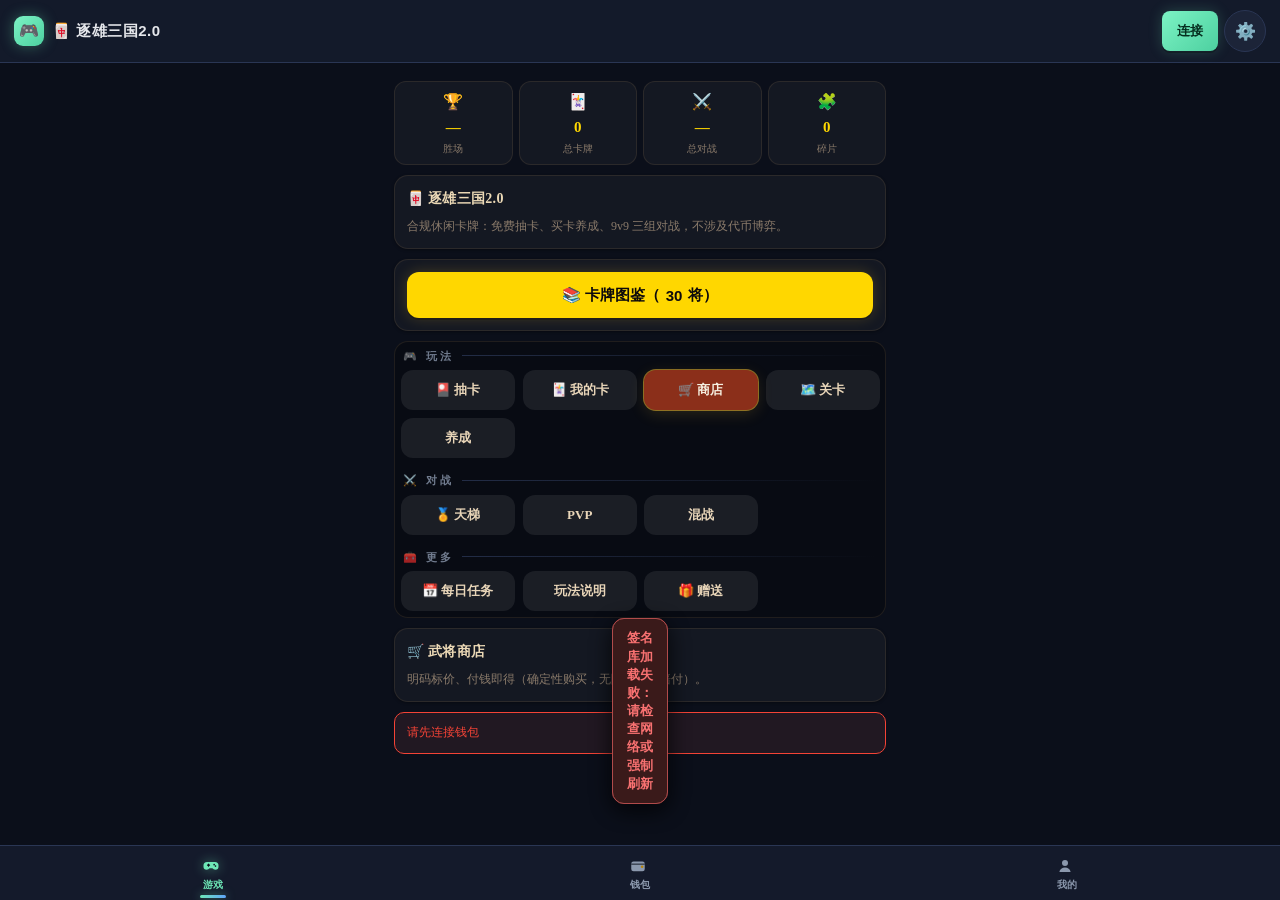
==== commit a86364fc: "三国：修复闯关重复提交烧gas（本地已通关缓存+提交中锁+命中已通关即禁用按钮）build 20261015-3" ====
--- a/index.html
+++ b/index.html
@@ -677,7 +677,7 @@
 </style>
 
 <!-- ============ 视觉主题层 theme.css（20261013-2，纯离线） ============ -->
-<link rel="stylesheet" href="style/theme.css?v=20261015-2" />
+<link rel="stylesheet" href="style/theme.css?v=20261015-3" />
 
 <!-- ============ P2-14 PWA（20260929） ============ -->
 <link rel="manifest" href="manifest.json" />
@@ -961,14 +961,14 @@
     }
   })();
 </script>
-<script>window.HUB_BUILD = '20261015-2';</script>
+<script>window.HUB_BUILD = '20261015-3';</script>
 <script src="shared.js?v=20261014-5"></script>      <!-- 网络/交易基础 -->
 <script src="session.js?v=20261014-5"></script>     <!-- 无感签名（依赖 shared） -->
 <!-- 🟢 合规版：games.js 已清空下注游戏注册表（猜数字/轮盘/骰宝/卡牌全部下线） -->
 <script src="games.js?v=20261014-5"></script>       <!-- 空注册表 stub -->
-<script src="sanguo.js?v=20261015-2"></script>      <!-- 三国：唯一保留游戏（合规玩法，合约 code_id 36 配套） -->
+<script src="sanguo.js?v=20261015-3"></script>      <!-- 三国：唯一保留游戏（合规玩法，合约 code_id 36 配套） -->
 <!-- 🟢 合规版：crazydice.js（疯狂骰子，TKCC 下注）已删除，不再加载 -->
-<script src="app.js?v=20261015-2"></script>         <!-- 入口/UI（本次改动：只保留三国 + 启动直进三国 + 设置面板移除旧游戏限额 + 钱包改为合规版） -->
+<script src="app.js?v=20261015-3"></script>         <!-- 入口/UI（本次改动：只保留三国 + 启动直进三国 + 设置面板移除旧游戏限额 + 钱包改为合规版） -->
 <script>console.log('[PaxiGameHub] build =', window.HUB_BUILD);</script>
 
 <!-- 🟢 三国·卡牌：连接钱包后同步统计（仅当三国页已打开时刷新）；底部 Tab 高亮同步。
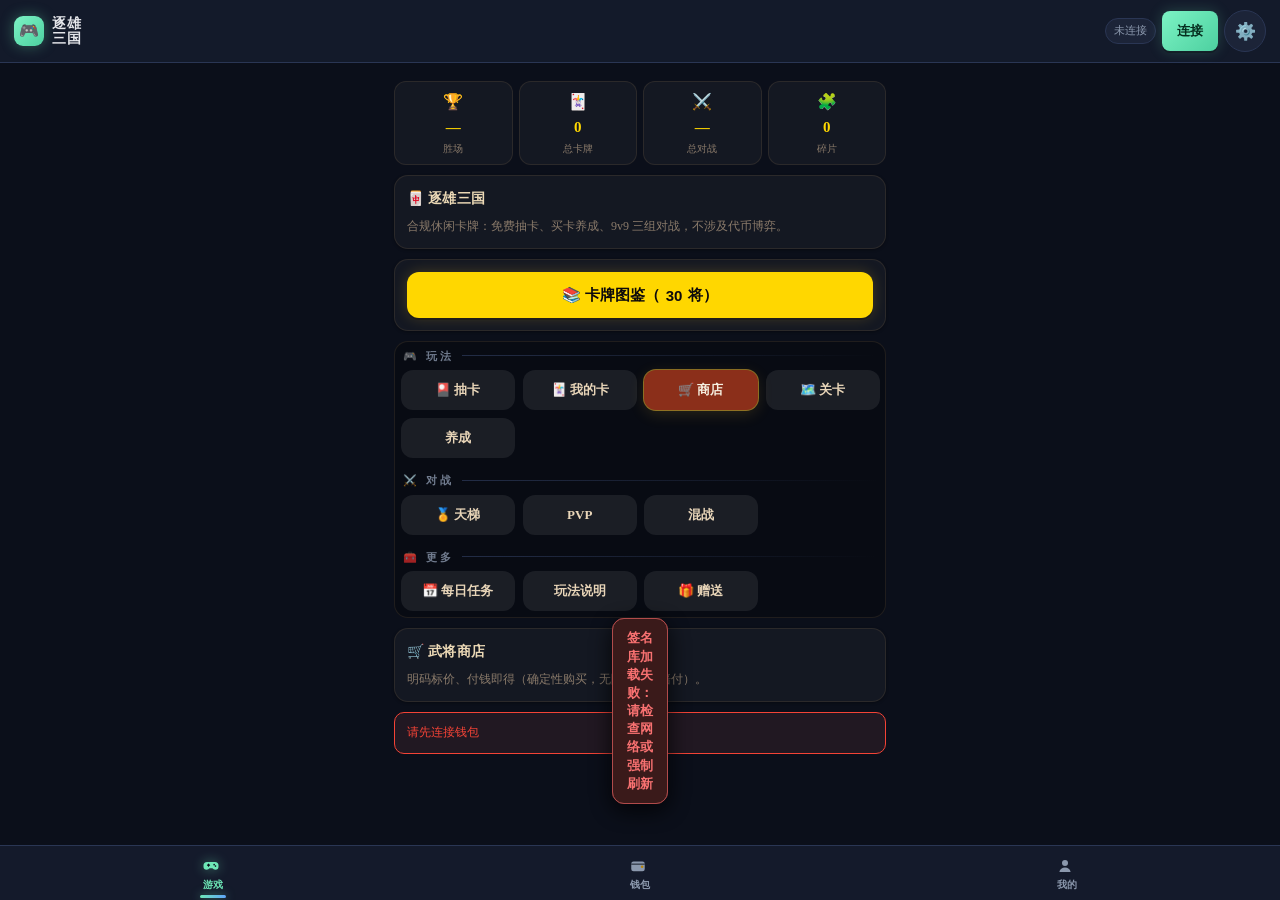
==== commit 6ed3969c: "三国：①顶部品牌改逐雄/三国两行竖排+隐藏PAXI+钱包只显已连接/未连接 ②分组卡牌改挑战方上应战方下结果右 ③对局次数进页/战后自动刷新 build 20261015-4" ====
--- a/index.html
+++ b/index.html
@@ -3,7 +3,7 @@
 <head>
 <meta charset="UTF-8">
 <meta name="viewport" content="width=device-width, initial-scale=1.0, maximum-scale=1.0, user-scalable=no, viewport-fit=cover">
-<title>Paxi 逐雄三国2.0</title>
+<title>逐雄三国</title>
 <meta name="description" content="Paxi 逐雄三国2.0（免费抽卡 / 买卡买碎片 / 9v9 三组对战，不涉及代币博弈）">
 <meta name="theme-color" content="#0b0f1a">
 <link rel="icon" href="data:image/svg+xml,<svg xmlns='http://www.w3.org/2000/svg' viewBox='0 0 32 32'><rect width='32' height='32' rx='7' fill='%236ee7b7'/><text x='16' y='23' font-size='18' text-anchor='middle' fill='%230b0f1a'>G</text></svg>">
@@ -51,7 +51,8 @@
   display: flex; align-items: center; justify-content: center;
   font-size: 16px; flex-shrink: 0;
 }
-.brand-name { font-size: 15px; font-weight: 800; white-space: nowrap; }
+.brand-name { font-size: 14px; font-weight: 800; line-height: 1.04; display: flex; flex-direction: column; align-items: flex-start; }
+.brand-name .bn1, .brand-name .bn2 { display: block; }
 .hdr-right { display: flex; align-items: center; gap: 6px; flex-shrink: 0; }
 .chip {
   font-size: 11px; padding: 4px 8px; border-radius: 999px;
@@ -491,12 +492,15 @@
 /* Q3：9v9 三组分组亮牌 */
 .battle-arena .grp-head { display:flex; align-items:center; justify-content:space-between; font-size:12px; color:#8a7a6a; padding:4px 2px; margin-bottom:4px; }
 .battle-arena .grp-head .grp-score { color:#ffd700; font-weight:bold; font-size:13px; }
-.battle-arena .grp-row { display:grid; grid-template-columns:1fr 34px 1fr 56px; align-items:center; gap:6px; padding:8px 4px; border-bottom:1px solid rgba(200,160,100,0.12); }
+.battle-arena .grp-row { display:flex; align-items:stretch; gap:10px; padding:8px 4px; border-bottom:1px solid rgba(200,160,100,0.12); }
+.battle-arena .grp-main { flex:1 1 auto; min-width:0; display:flex; flex-direction:column; gap:8px; }
 .battle-arena .grp-side { min-width:0; display:flex; gap:4px; flex-wrap:wrap; }
-.battle-arena .grp-tag { font-size:10px; color:#8a7a6a; text-align:center; margin-bottom:3px; }
+.battle-arena .grp-challenger { border-top:2px solid rgba(76,175,80,0.55); padding-top:4px; }
+.battle-arena .grp-defender { border-top:1px dashed rgba(255,255,255,0.14); padding-top:4px; }
+.battle-arena .grp-tag { font-size:10px; color:#8a7a6a; margin-bottom:3px; }
 .battle-arena .grp-vs { text-align:center; font-size:11px; color:#ffd700; font-weight:bold; }
 .battle-arena .grp-colon { opacity:.6; margin:0 1px; }
-.battle-arena .grp-res { text-align:center; }
+.battle-arena .grp-res { flex:0 0 58px; display:flex; flex-direction:column; align-items:center; justify-content:center; gap:5px; }
 .battle-arena .grp-badge { display:inline-block; font-size:10px; font-weight:bold; padding:3px 6px; border-radius:10px; border:1px solid currentColor; }
 .battle-arena .grp-badge.win { color:#4caf50; }
 .battle-arena .grp-badge.lose { color:#f44336; }
@@ -677,7 +681,7 @@
 </style>
 
 <!-- ============ 视觉主题层 theme.css（20261013-2，纯离线） ============ -->
-<link rel="stylesheet" href="style/theme.css?v=20261015-3" />
+<link rel="stylesheet" href="style/theme.css?v=20261015-4" />
 
 <!-- ============ P2-14 PWA（20260929） ============ -->
 <link rel="manifest" href="manifest.json" />
@@ -697,7 +701,7 @@
 <header class="header">
   <div class="brand">
     <div class="logo">🎮</div>
-    <div class="brand-name" id="pageTitle">Paxi 逐雄三国2.0</div>
+    <div class="brand-name" id="pageTitle"><span class="bn1">逐雄</span><span class="bn2">三国</span></div>
   </div>
   <div class="hdr-right">
     <span class="chip bal" id="hdrBal" style="display:none">—</span>
@@ -961,14 +965,14 @@
     }
   })();
 </script>
-<script>window.HUB_BUILD = '20261015-3';</script>
+<script>window.HUB_BUILD = '20261015-4';</script>
 <script src="shared.js?v=20261014-5"></script>      <!-- 网络/交易基础 -->
 <script src="session.js?v=20261014-5"></script>     <!-- 无感签名（依赖 shared） -->
 <!-- 🟢 合规版：games.js 已清空下注游戏注册表（猜数字/轮盘/骰宝/卡牌全部下线） -->
 <script src="games.js?v=20261014-5"></script>       <!-- 空注册表 stub -->
-<script src="sanguo.js?v=20261015-3"></script>      <!-- 三国：唯一保留游戏（合规玩法，合约 code_id 36 配套） -->
+<script src="sanguo.js?v=20261015-4"></script>      <!-- 三国：唯一保留游戏（合规玩法，合约 code_id 36 配套） -->
 <!-- 🟢 合规版：crazydice.js（疯狂骰子，TKCC 下注）已删除，不再加载 -->
-<script src="app.js?v=20261015-3"></script>         <!-- 入口/UI（本次改动：只保留三国 + 启动直进三国 + 设置面板移除旧游戏限额 + 钱包改为合规版） -->
+<script src="app.js?v=20261015-4"></script>         <!-- 入口/UI（本次改动：只保留三国 + 启动直进三国 + 设置面板移除旧游戏限额 + 钱包改为合规版） -->
 <script>console.log('[PaxiGameHub] build =', window.HUB_BUILD);</script>
 
 <!-- 🟢 三国·卡牌：连接钱包后同步统计（仅当三国页已打开时刷新）；底部 Tab 高亮同步。
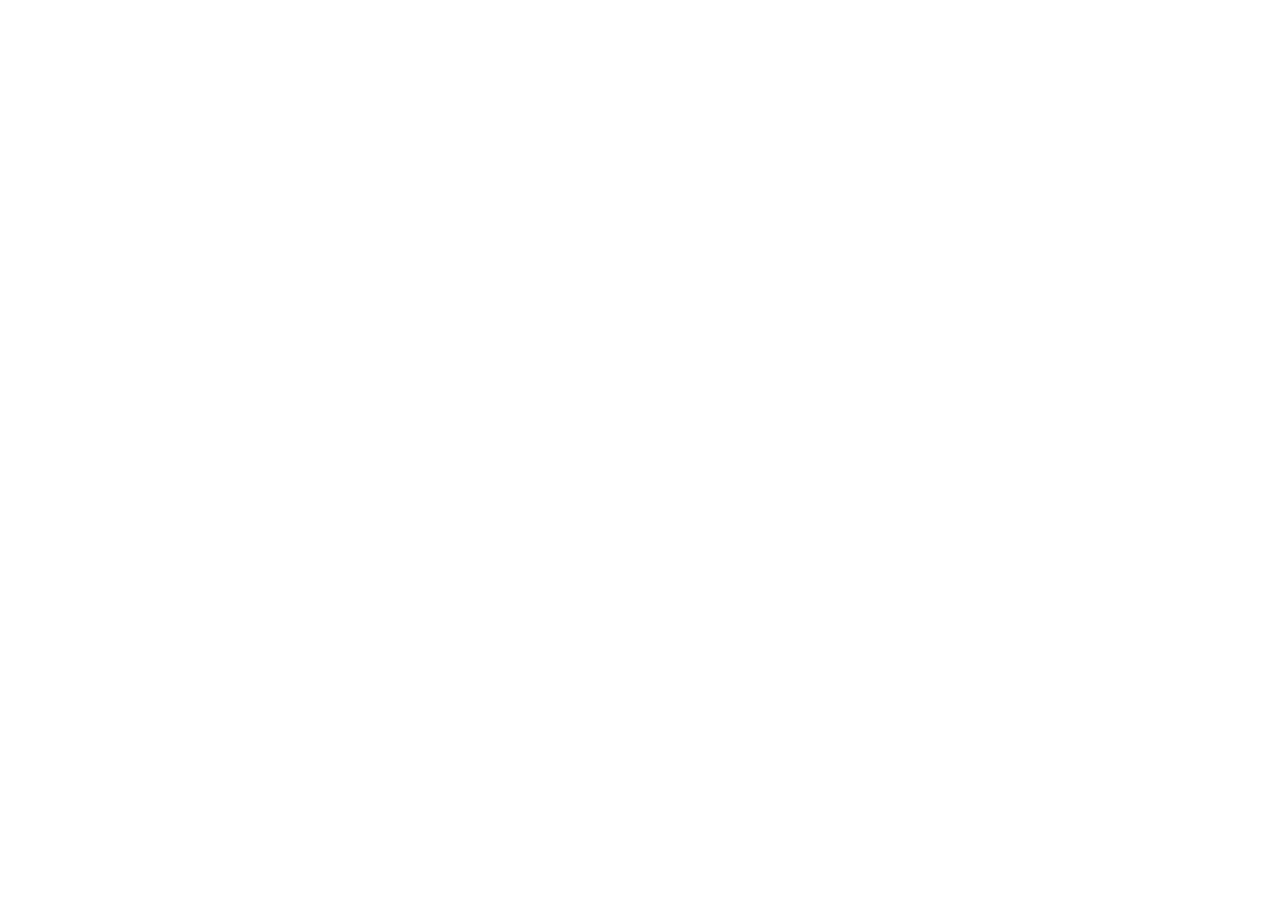
==== commit e1218084: "chore: redirect index.html to Cloudflare Pages (paxi-sanguo.pages.dev)" ====
--- a/index.html
+++ b/index.html
@@ -2,1005 +2,120 @@
 <html lang="zh-CN">
 <head>
 <meta charset="UTF-8">
-<meta name="viewport" content="width=device-width, initial-scale=1.0, maximum-scale=1.0, user-scalable=no, viewport-fit=cover">
-<title>逐雄三国</title>
-<meta name="description" content="Paxi 逐雄三国2.0（免费抽卡 / 买卡买碎片 / 9v9 三组对战，不涉及代币博弈）">
+<meta name="viewport" content="width=device-width, initial-scale=1.0, viewport-fit=cover">
+<title>逐雄三国 · 正在前往新站点</title>
+<meta name="description" content="逐雄三国已迁移至 Cloudflare 边缘部署，正在自动跳转。">
+<!--
+  ============================================================================
+  GitHub Pages → Cloudflare Workers 跳转页
+  ----------------------------------------------------------------------------
+  用途：`https://moxiaomo856.github.io/paxi-card-game/` 保持对外地址不变，
+        实际内容由 Cloudflare Workers 提供。本页负责引导跳转。
+
+  跳转目标请修改下方 TARGET 常量（勿改其余部分）。
+  建议使用完整 URL（含 https://），例如：
+      const TARGET = 'https://paxi-sanguo.pages.dev/';
+  ============================================================================
+-->
+<meta http-equiv="refresh" content="0; url=https://paxi-sanguo.pages.dev/">
+<link rel="canonical" href="https://paxi-sanguo.pages.dev/">
+<meta name="robots" content="noindex,follow">
 <meta name="theme-color" content="#0b0f1a">
-<link rel="icon" href="data:image/svg+xml,<svg xmlns='http://www.w3.org/2000/svg' viewBox='0 0 32 32'><rect width='32' height='32' rx='7' fill='%236ee7b7'/><text x='16' y='23' font-size='18' text-anchor='middle' fill='%230b0f1a'>G</text></svg>">
 <style>
-/* ========== 变量 ========== */
-:root {
-  --bg: #0b0f1a;
-  --card: #151c2c;
-  --card-2: #1c2438;
-  --border: #2a3654;
-  --text: #e5e7eb;
-  --muted: #8b98ad;
-  --accent: #6ee7b7;
-  --accent-2: #60a5fa;
-  --gold: #fbbf24;
-  --danger: #f87171;
-  --radius: 14px;
-  --safe-bottom: env(safe-area-inset-bottom, 0px);
-  --safe-top: env(safe-area-inset-top, 0px);
-}
-* { margin: 0; padding: 0; box-sizing: border-box; -webkit-tap-highlight-color: transparent; }
-html { -webkit-text-size-adjust: 100%; }
-body {
-  font-family: -apple-system, BlinkMacSystemFont, 'Segoe UI', 'PingFang SC', 'Microsoft YaHei', sans-serif;
-  background: var(--bg);
-  color: var(--text);
-  min-height: 100vh;
-  line-height: 1.5;
-  overscroll-behavior-y: none;
-  padding-bottom: calc(64px + var(--safe-bottom));
-}
-
-/* ========== Header ========== */
-.header {
-  position: sticky; top: 0; z-index: 100;
-  background: rgba(21,28,44,.92);
-  backdrop-filter: blur(12px); -webkit-backdrop-filter: blur(12px);
-  border-bottom: 1px solid var(--border);
-  padding: calc(10px + var(--safe-top)) 14px 10px;
-  display: flex; align-items: center; justify-content: space-between; gap: 8px;
-}
-.brand { display: flex; align-items: center; gap: 8px; min-width: 0; }
-.logo {
-  width: 30px; height: 30px; border-radius: 9px; background: var(--accent);
-  display: flex; align-items: center; justify-content: center;
-  font-size: 16px; flex-shrink: 0;
-}
-.brand-name { font-size: 14px; font-weight: 800; line-height: 1.04; display: flex; flex-direction: column; align-items: flex-start; }
-.brand-name .bn1, .brand-name .bn2 { display: block; }
-.hdr-right { display: flex; align-items: center; gap: 6px; flex-shrink: 0; }
-.chip {
-  font-size: 11px; padding: 4px 8px; border-radius: 999px;
-  background: var(--card-2); border: 1px solid var(--border);
-  color: var(--muted); font-family: ui-monospace, monospace;
-  max-width: 104px; overflow: hidden; text-overflow: ellipsis; white-space: nowrap;
-}
-.chip.bal { color: var(--accent); border-color: #14532d; }
-
-/* ========== 主区 ========== */
-.main { max-width: 520px; margin: 0 auto; padding: 14px 14px 8px; }
-
-/* ========== 卡片 ========== */
-.card {
-  background: var(--card); border: 1px solid var(--border);
-  border-radius: var(--radius); padding: 14px; margin-bottom: 12px;
-}
-.card-title {
-  font-size: 14px; font-weight: 700; margin-bottom: 10px;
-  display: flex; align-items: center; gap: 6px;
-}
-.desc { font-size: 12px; color: var(--muted); line-height: 1.6; word-break: break-word; }
-.desc code, code {
-  font-family: ui-monospace, SFMono-Regular, Menlo, Consolas, monospace;
-  font-size: 11px; background: rgba(0,0,0,.05);
-  padding: 1px 5px; border-radius: 4px; word-break: break-all;
-}
-
-/* ========== 余额条 ========== */
-.balance-bar {
-  display: grid; grid-template-columns: repeat(3, 1fr); gap: 8px;
-  margin-bottom: 12px;
-}
-.bal-item {
-  background: var(--card); border: 1px solid var(--border);
-  border-radius: 12px; padding: 10px 6px; text-align: center;
-}
-.bal-val { font-size: 15px; font-weight: 800; color: var(--accent); font-family: ui-monospace, monospace; }
-.bal-val.small { font-size: 13px; }
-.bal-lab { font-size: 10px; color: var(--muted); margin-top: 2px; }
-
-/* ========== 游戏网格（2 列，手机最舒服） ========== */
-.game-grid { display: grid; grid-template-columns: repeat(2, 1fr); gap: 10px; }
-.game-card {
-  background: var(--card-2); border: 1px solid var(--border);
-  border-radius: var(--radius); padding: 16px 10px;
-  display: flex; flex-direction: column; align-items: center; gap: 3px;
-  cursor: pointer; transition: transform .12s;
-  min-height: 104px; justify-content: center; text-align: center;
-}
-.game-card:active { transform: scale(.96); background: #223052; }
-.game-card.disabled { opacity: .45; pointer-events: none; }
-.game-icon { font-size: 32px; line-height: 1.1; }
-.game-name { font-size: 13px; font-weight: 700; }
-.game-desc { font-size: 10px; color: var(--muted); line-height: 1.35; }
-.game-tag {
-  font-size: 10px; color: var(--accent); margin-top: 3px;
-  font-family: ui-monospace, monospace;
-}
-
-/* ========== 返回栏 ========== */
-.back-bar {
-  display: inline-flex; align-items: center; gap: 4px;
-  color: var(--muted); font-size: 13px; margin-bottom: 10px;
-  padding: 6px 0; cursor: pointer;
-}
-.back-bar:active { color: var(--text); }
-
-/* ========== 表单 ========== */
-.field { margin-bottom: 12px; }
-.label { display: block; font-size: 12px; color: var(--muted); margin-bottom: 5px; font-weight: 600; }
-input[type="text"], input[type="number"], select {
-  width: 100%; padding: 11px 12px;
-  background: var(--bg); border: 1px solid var(--border); border-radius: 10px;
-  color: var(--text); font-size: 15px;
-  -webkit-appearance: none; appearance: none;
-  transition: border-color .15s;
-}
-input:focus, select:focus { outline: none; border-color: var(--accent); }
-select { font-family: inherit; cursor: pointer; }
-input.mono { font-family: ui-monospace, monospace; }
-.row { display: flex; gap: 8px; align-items: center; }
-.row .grow { flex: 1 1 auto; min-width: 0; }
-
-/* 快捷金额 */
-.quick-row { display: flex; gap: 6px; margin-top: 6px; flex-wrap: wrap; }
-.quick {
-  padding: 5px 10px; font-size: 11px; border-radius: 999px;
-  background: var(--card-2); border: 1px solid var(--border); color: var(--muted);
-}
-.quick:active { background: var(--accent); color: #052e1e; }
-
-/* ========== 按钮 ========== */
-.btn {
-  padding: 12px 18px; border-radius: 10px; border: none;
-  font-size: 15px; font-weight: 700; cursor: pointer;
-  min-height: 46px; width: 100%;
-  display: flex; align-items: center; justify-content: center; gap: 6px;
-  transition: transform .1s;
-}
-.btn:active { transform: scale(.97); }
-.btn:disabled { opacity: .45; }
-.btn-primary { background: var(--accent); color: #052e1e; }
-.btn-ghost { background: transparent; color: var(--text); border: 1px solid var(--border); font-weight: 600; }
-.btn-gold { background: var(--gold); color: #3b2a05; }
-.btn-sm {
-  width: auto; min-height: 34px; padding: 7px 14px;
-  font-size: 13px; border-radius: 8px;
-}
-
-/* ========== 下注选项 ========== */
-.opt-grid { display: grid; grid-template-columns: repeat(auto-fill, minmax(64px, 1fr)); gap: 7px; }
-.opt-grid.cols-2 { grid-template-columns: repeat(2, 1fr); }
-.opt {
-  padding: 12px 4px; border-radius: 10px; font-size: 14px; font-weight: 600;
-  background: var(--card-2); border: 1px solid var(--border); color: var(--text);
-  min-height: 48px;
-}
-.opt:active { transform: scale(.96); }
-.opt.sel { background: var(--accent); color: #052e1e; border-color: var(--accent); }
-.opt small { display: block; font-size: 10px; opacity: .8; margin-top: 2px; font-weight: 500; }
-.opt:disabled { opacity: .35; }
-.opt.dim { opacity: .55; }
-
-/* ========== 骰子 / 卡牌结果 ========== */
-.result-stage {
-  background: var(--bg); border: 1px solid var(--border); border-radius: 12px;
-  padding: 16px; text-align: center; margin-bottom: 10px; min-height: 72px;
-  display: flex; align-items: center; justify-content: center; flex-wrap: wrap; gap: 8px;
-}
-.dice-face {
-  width: 46px; height: 46px; border-radius: 10px;
-  background: var(--card-2); border: 1px solid var(--border);
-  display: flex; align-items: center; justify-content: center;
-  font-size: 20px; font-weight: 800;
-}
-.pcard {
-  width: 44px; height: 62px; border-radius: 8px; background: #f8fafc;
-  color: #0f172a; display: flex; flex-direction: column;
-  align-items: center; justify-content: center; font-weight: 800; font-size: 17px;
-  border: 1px solid #cbd5e1;
-}
-.pcard.red { color: #dc2626; }
-.pcard small { font-size: 15px; font-weight: 600; }
-.big-result { font-size: 34px; font-weight: 800; color: var(--accent); }
-.placeholder-txt { color: var(--muted); font-size: 12px; }
-
-/* ========== 赔率表 ========== */
-.odds-wrap { overflow-x: auto; -webkit-overflow-scrolling: touch; }
-table { width: 100%; border-collapse: collapse; font-size: 11px; margin-top: 6px; min-width: 300px; }
-th {
-  text-align: left; padding: 6px 6px; color: var(--muted); font-weight: 600;
-  border-bottom: 1px solid var(--border); font-size: 10px; white-space: nowrap;
-}
-td { padding: 6px 6px; border-bottom: 1px solid var(--border); }
-td.num { font-family: ui-monospace, monospace; text-align: right; white-space: nowrap; }
-.warn-txt { color: var(--gold); }
-.ok-txt { color: var(--accent); }
-
-/* ========== 键值行 ========== */
-.kv { display: flex; justify-content: space-between; gap: 10px; padding: 6px 0; font-size: 12px; }
-.kv + .kv { border-top: 1px solid rgba(42,54,84,.5); }
-.kv .k { color: var(--muted); flex: 0 0 auto; }
-.kv .v { font-family: ui-monospace, monospace; text-align: right; word-break: break-all; max-width: 62%; }
-
-/* ========== 提示条 ========== */
-.hint {
-  background: rgba(251,191,36,.09); border: 1px solid var(--gold);
-  color: var(--gold); border-radius: 10px; padding: 10px 12px;
-  font-size: 12px; margin-bottom: 12px; line-height: 1.6;
-}
-.hint.err { background: rgba(248,113,113,.09); border-color: var(--danger); color: var(--danger); }
-.hint.ok { background: rgba(110,231,183,.09); border-color: var(--accent); color: var(--accent); }
-
-/* ========== 日志 ========== */
-.log {
-  font-family: ui-monospace, monospace; font-size: 11px;
-  background: #06090f; border: 1px solid var(--border); border-radius: 10px;
-  padding: 10px; max-height: 180px; overflow: auto;
-  white-space: pre-wrap; word-break: break-all; color: #cbd5e1;
-}
-.log div { padding: 1px 0; }
-.log .ok { color: #86efac; }
-.log .err { color: #fca5a5; }
-.log .info { color: #93c5fd; }
-
-/* ========== 底部 Tab ========== */
-.tabbar {
-  position: fixed; left: 0; right: 0; bottom: 0; z-index: 100;
-  background: rgba(21,28,44,.96);
-  backdrop-filter: blur(12px); -webkit-backdrop-filter: blur(12px);
-  border-top: 1px solid var(--border);
-  display: flex; padding-bottom: var(--safe-bottom);
-}
-.tab {
-  flex: 1; padding: 9px 0 8px; text-align: center; cursor: pointer;
-  color: var(--muted); font-size: 10px; font-weight: 600;
-  display: flex; flex-direction: column; align-items: center; gap: 2px;
-}
-.tab .ti { font-size: 19px; line-height: 1; }
-.tab.active { color: var(--accent); }
-.tab:active { opacity: .7; }
-
-/* ========== Toast ========== */
-.toast {
-  position: fixed; bottom: calc(78px + var(--safe-bottom)); left: 50%;
-  transform: translateX(-50%);
-  background: var(--card-2); border: 1px solid var(--border);
-  padding: 10px 18px; border-radius: 10px; font-size: 13px; font-weight: 600;
-  z-index: 300; max-width: 88vw; text-align: center;
-  box-shadow: 0 6px 24px rgba(0,0,0,.45);
-  animation: slideUp .25s ease;
-}
-@keyframes slideUp { from { transform: translate(-50%, 14px); opacity: 0; } to { transform: translate(-50%, 0); opacity: 1; } }
-.toast.success { border-color: var(--accent); color: var(--accent); }
-.toast.error { border-color: var(--danger); color: var(--danger); }
-
-/* ========== 遮罩 ========== */
-.mask {
-  position: fixed; inset: 0; z-index: 400;
-  background: rgba(6,9,15,.72);
-  display: flex; align-items: center; justify-content: center;
-  flex-direction: column; gap: 10px; color: var(--muted); font-size: 13px;
-}
-.spinner {
-  width: 26px; height: 26px; border: 2px solid var(--border);
-  border-top-color: var(--accent); border-radius: 50%;
-  animation: spin .7s linear infinite;
-}
-@keyframes spin { to { transform: rotate(360deg); } }
-
-/* ========== 桌面微调（依然是窄栏，手机为主） ========== */
-@media (min-width: 768px) {
-  .main { padding: 18px 14px 8px; }
-  .game-grid { grid-template-columns: repeat(3, 1fr); }
-  .game-icon { font-size: 36px; }
-}
-@media (max-width: 340px) {
-  .game-grid { gap: 8px; }
-  .game-card { padding: 12px 6px; min-height: 92px; }
-  .game-icon { font-size: 26px; }
-  .chip { max-width: 78px; font-size: 10px; }
-}
-
-/* ========== 设置菜单（大厅暗色主题） ========== */
-.settings-wrap { position: relative; }
-.settings-btn {
-  width: 34px; height: 34px; border-radius: 50%;
-  background: var(--card-2); border: 1px solid var(--border);
-  color: var(--text); font-size: 17px; cursor: pointer;
-  display: flex; align-items: center; justify-content: center;
-  transition: transform .3s, background .15s, color .15s;
-  -webkit-tap-highlight-color: transparent;
-  touch-action: manipulation;
-}
-.settings-btn:hover { background: rgba(110,231,183,.15); transform: rotate(90deg); color: var(--accent); }
-.settings-menu {
-  display: none; position: absolute; top: 42px; right: 0;
-  background: var(--card); border: 1px solid var(--border);
-  border-radius: 12px; padding: 6px; box-shadow: 0 8px 24px rgba(0,0,0,.5);
-  min-width: 188px; flex-direction: column; gap: 2px; z-index: 400;
-}
-.settings-menu.open { display: flex; animation: sgFadeIn .18s ease; }
-@keyframes sgFadeIn { from { opacity: 0; transform: translateY(-4px); } to { opacity: 1; transform: translateY(0); } }
-.settings-menu .menu-item {
-  background: transparent; border: none; color: var(--text);
-  padding: 9px 12px; font-size: 13px; font-family: inherit; cursor: pointer;
-  border-radius: 8px; text-align: left; transition: background .15s, color .15s;
-  display: flex; align-items: center; gap: 6px; white-space: nowrap;
-}
-.settings-menu .menu-item:hover { background: var(--card-2); color: var(--accent); }
-.settings-menu .menu-item .check { color: var(--accent); font-weight: 700; width: 14px; display: inline-block; }
-.settings-menu .menu-item.danger:hover { background: rgba(248,113,113,.15); color: var(--danger); }
-.settings-menu .menu-divider { height: 1px; background: var(--border); margin: 4px 8px; }
-
-/* ============================================================
-   三国·卡牌 老版金色主题
-   作用域限定在 .sg-page 与专属类（.sg-card/.codex-card/.battle-arena/
-   弹窗），不污染大厅中性布局，其他游戏外观与逻辑一律不动。
-   ============================================================ */
-:root { --sg-card-h: 200px; }
-
-/* 三国页包裹器：仅此容器内套用老版字体/金色风 */
-.sg-page { font-family: '华文行楷','STKaiti','KaiTi','SimSun',serif; }
-.sg-page .card { background: rgba(255,255,255,0.04); border:1px solid rgba(200,160,100,0.12); border-radius:14px; padding:12px; margin-bottom:10px; }
-.sg-page .card-title { font-size:14px; font-weight:700; margin-bottom:8px; display:flex; align-items:center; gap:6px; color:#e8d5b8; }
-.sg-page .desc { font-size:12px; color:#8a7a6a; line-height:1.6; word-break:break-word; }
-.sg-page .kv { display:flex; justify-content:space-between; gap:10px; padding:6px 0; font-size:12px; }
-.sg-page .kv + .kv { border-top:1px solid rgba(200,160,100,0.06); }
-.sg-page .kv .k { color:#8a7a6a; flex:0 0 auto; }
-.sg-page .kv .v { font-family: ui-monospace, monospace; text-align:right; word-break:break-all; max-width:62%; color:#e8d5b8; }
-.sg-page .hint { background: rgba(255,200,50,0.09); border:1px solid #b8860b; color:#ffd700; border-radius:10px; padding:10px 12px; font-size:12px; margin-bottom:10px; line-height:1.6; }
-.sg-page .hint.err { background: rgba(248,113,113,0.09); border-color:#f44336; color:#f44336; }
-.sg-page .hint.ok { background: rgba(110,231,183,0.09); border-color:#4caf50; color:#4caf50; }
-.sg-page .back-bar { display:inline-flex; align-items:center; gap:4px; color:#8a7a6a; font-size:13px; margin-bottom:10px; padding:6px 0; cursor:pointer; font-family:inherit; }
-.sg-page .back-bar:active { color:#e8d5b8; }
-.sg-page input[type="text"], .sg-page input[type="number"], .sg-page select { width:100%; padding:10px 12px; border:1px solid rgba(200,160,100,0.3); background: rgba(30,20,10,0.6); color:#e8d5b8; border-radius:8px; font-size:13px; outline:none; box-sizing:border-box; font-family:inherit; margin-top:6px; }
-.sg-page input:focus, .sg-page select:focus { border-color:#ffd700; }
-.sg-page label { font-size:12px; color:#8a7a6a; }
-.sg-page .btn-primary { background:#8b2f1a; color:#f5efe0; }
-.sg-page .btn-gold { background:#ffd700; color:#0d0a0c; }
-.sg-page .btn-success { background:#2a6a3a; color:#f5efe0; }
-.sg-page .btn-ghost { background:rgba(255,255,255,0.08); color:#e8d5b8; }
-.sg-page .btn-danger { background:#6a2a2a; color:#f5efe0; }
-
-/* 三国页内统计卡（4 张横排） */
-.sg-stats { display:flex; gap:6px; margin-bottom:10px; }
-.sg-stat { flex:1; background: rgba(255,255,255,0.04); border:1px solid rgba(200,160,100,0.12); border-radius:12px; padding:8px 6px; text-align:center; font-size:12px; }
-.sg-stat .ic { font-size:16px; }
-.sg-stat .num { display:block; font-size:15px; font-weight:bold; color:#ffd700; margin-top:2px; }
-.sg-stat .lb { display:block; font-size:10px; color:#8a7a6a; margin-top:2px; }
-
-/* 三国页内标签条（抽卡/对战/我的卡牌…） */
-/* 🟢 2026-09-29：页签改为两行自动换行（手机不用横向滑动）；每行约 4 个 */
-#sgTabs { display:flex; flex-wrap:wrap; gap:6px; margin-bottom:10px; background: rgba(0,0,0,0.25); padding:6px; border-radius:14px; border:1px solid rgba(200,160,100,0.12); }
-.sg-tab { flex:1 1 calc(25% - 6px); min-width:0; width:auto; min-height:auto; background:transparent; border:none; color:#8a7a6a; padding:9px 4px; font-size:13px; font-family:inherit; cursor:pointer; border-radius:10px; transition:.2s; white-space:nowrap; text-align:center; overflow:hidden; text-overflow:ellipsis; }
-.sg-tab:hover { color:#e8d5b8; background: rgba(255,255,255,0.04); }
-.sg-tab.active { background: linear-gradient(135deg, rgba(184,134,11,0.35), rgba(255,200,50,0.2)); color:#ffd700; box-shadow:0 2px 10px rgba(255,200,50,0.15); }
-
-/* 我的卡牌网格（3 列，高度一致） */
-#sgCardGrid { display:grid; grid-template-columns:repeat(3,1fr); gap:8px; margin-top:6px; }
-.sg-card {
-  position:relative; border:2px solid #555; border-radius:10px; overflow:hidden;
-  background:#0d1322; aspect-ratio:auto; height: var(--sg-card-h);
-  display:flex; flex-direction:column; cursor:pointer; transition: filter .2s;
-}
-.sg-card:hover { filter: brightness(1.12); z-index:3; }
-.sg-card:active { filter: brightness(.92); }
-/* 出战顺序序号徽标（养成页 picker：第 1 个先出，第 2 个第二出…） */
-.sg-pick-ord {
-  position:absolute; top:-7px; left:-7px; z-index:4;
-  min-width:18px; height:18px; padding:0 4px; border-radius:9px;
-  background:linear-gradient(135deg,#ffd700,#ff9d2e); color:#3a2400;
-  font-size:11px; font-weight:800; line-height:18px; text-align:center;
-  box-shadow:0 1px 4px rgba(0,0,0,.5); border:1px solid #ffe9a8;
-}
-.sg-card .sg-card-img {
-  flex:3; min-height:0; display:flex; align-items:center; justify-content:center;
-  background: radial-gradient(ellipse at 50% 80%, rgba(60,40,20,0.2), transparent 70%);
-  overflow:hidden; padding:2px;
-}
-.sg-card .sg-card-img img { width:100%; height:100%; object-fit:cover; }
-.sg-card .sg-card-foot {
-  flex:1; border-top:1px dashed rgba(100,80,60,0.4); padding:3px 4px; text-align:center;
-  background: linear-gradient(0deg, rgba(0,0,0,.6), transparent); font-size:10px; line-height:1.2;
-}
-.sg-card .sg-card-foot .nm { font-weight:700; color:#fff; font-size:11px; }
-.sg-card .sg-card-foot .rr { color:#ffd700; font-size:9px; }
-.sg-card .sg-card-lv {
-  position:absolute; top:3px; right:3px; background:rgba(0,0,0,.65); color:#ffd54f;
-  padding:1px 5px; border-radius:4px; font-size:10px; font-weight:700; z-index:2;
-}
-/* 养成页卡牌格：小卡图 + 参数 + 下方四个养成按钮（与「我的卡牌」区分开） */
-.sg-cult-card {
-  border:2px solid #555; border-radius:10px; overflow:hidden; background:#0d1322;
-  padding:5px; display:flex; flex-direction:column; gap:4px;
-}
-.sg-cult-card .sg-cult-img {
-  width:100%; aspect-ratio:3/4; display:flex; align-items:center; justify-content:center;
-  background:radial-gradient(ellipse at 50% 80%, rgba(60,40,20,.25), transparent 70%);
-  border-radius:6px; overflow:hidden;
-}
-.sg-cult-card .sg-cult-img img { width:100%; height:100%; object-fit:cover; }
-.sg-cult-card .sg-cult-info .nm { font-size:11px; font-weight:700; color:#fff; white-space:nowrap; overflow:hidden; text-overflow:ellipsis; }
-.sg-cult-card .sg-cult-info .rr { font-size:9px; }
-.sg-cult-card .sg-cult-acts { display:flex; flex-wrap:wrap; gap:3px; }
-.sg-cult-card .sg-cult-acts .btn { flex:1 1 calc(50% - 3px); min-width:0; padding:3px 2px; font-size:10px; line-height:1.1; }
-.rarity-legend { border-color:#ffd700 !important; }
-.rarity-epic   { border-color:#ab47bc !important; }
-.rarity-rare   { border-color:#4fc3f7 !important; }
-.rarity-common { border-color:#9e9e9e !important; }
-
-/* ===== 卡牌动感（移植自老版三国前端，保证界面一致性） ===== */
-@keyframes sg-glow-common { 0%,100% { box-shadow:0 2px 10px rgba(0,0,0,.45), 0 0 0 rgba(158,158,158,0); } 50% { box-shadow:0 2px 10px rgba(0,0,0,.45), 0 0 10px rgba(158,158,158,.4); } }
-@keyframes sg-glow-rare   { 0%,100% { box-shadow:0 2px 10px rgba(0,0,0,.45), 0 0 0 rgba(79,195,247,0); } 50% { box-shadow:0 2px 10px rgba(0,0,0,.45), 0 0 14px rgba(79,195,247,.55); } }
-@keyframes sg-glow-epic   { 0%,100% { box-shadow:0 2px 10px rgba(0,0,0,.45), 0 0 0 rgba(171,71,188,0); } 50% { box-shadow:0 2px 10px rgba(0,0,0,.45), 0 0 18px rgba(171,71,188,.65); } }
-@keyframes sg-glow-legend { 0%,100% { box-shadow:0 2px 10px rgba(0,0,0,.45), 0 0 0 rgba(255,215,0,0); } 35% { box-shadow:0 2px 10px rgba(0,0,0,.45), 0 0 22px rgba(255,215,0,.85); } 50% { box-shadow:0 2px 10px rgba(0,0,0,.45), 0 0 28px rgba(255,215,0,.95); } 65% { box-shadow:0 2px 10px rgba(0,0,0,.45), 0 0 22px rgba(255,215,0,.85); } }
-@keyframes sg-float-common { 0%,100% { transform: translateY(0); } 50% { transform: translateY(-1px); } }
-@keyframes sg-float-rare   { 0%,100% { transform: translateY(0); } 50% { transform: translateY(-1.5px); } }
-@keyframes sg-float-epic   { 0%,100% { transform: translateY(0); } 50% { transform: translateY(-2px); } }
-@keyframes sg-float-legend { 0%,100% { transform: translateY(0); } 50% { transform: translateY(-2.5px); } }
-.sg-card.rarity-common, .codex-card.rarity-common { animation: sg-glow-common 3.5s ease-in-out infinite, sg-float-common 3.5s ease-in-out infinite; }
-.sg-card.rarity-rare,   .codex-card.rarity-rare   { animation: sg-glow-rare   3.0s ease-in-out infinite, sg-float-rare   3.0s ease-in-out infinite; }
-.sg-card.rarity-epic,   .codex-card.rarity-epic   { animation: sg-glow-epic   2.5s ease-in-out infinite, sg-float-epic   2.5s ease-in-out infinite; }
-.sg-card.rarity-legend, .codex-card.rarity-legend { animation: sg-glow-legend 2.0s ease-in-out infinite, sg-float-legend 2.0s ease-in-out infinite; }
-#sgCardGrid, #codexContent { perspective: 900px; }
-@keyframes sg-flip-in {
-  0%   { transform: translateY(80px) rotateX(90deg) scale(.6); opacity: 0; }
-  60%  { transform: translateY(-5px) rotateX(-10deg) scale(1.05); opacity: 1; }
-  100% { transform: translateY(0) rotateX(0) scale(1); opacity: 1; }
-}
-.sg-card.new-card .sg-card-img, .codex-card.new-card .cc-img { animation: sg-flip-in .7s cubic-bezier(.22,1,.36,1) both; }
-@keyframes sg-gold-burst {
-  0%   { transform: scale(0); opacity: .9; }
-  60%  { transform: scale(1.6); opacity: .35; }
-  100% { transform: scale(2.4); opacity: 0; }
-}
-.gold-burst {
-  position:absolute; inset:-8%; pointer-events:none; z-index:99; border-radius:50%;
-  background: radial-gradient(circle, rgba(255,215,0,.95) 0%, rgba(255,180,0,.65) 25%, rgba(255,215,0,.25) 50%, transparent 75%);
-  animation: sg-gold-burst .9s cubic-bezier(.22,1,.36,1) forwards;
-}
-.draw-burst { position:relative; overflow:hidden; }
-
-/* 卡牌选择面板（出战顺序 / PVP / 混战） */
-.sg-pick {
-  border:2px solid #2a3756; border-radius:8px; padding:4px; cursor:pointer;
-  background:#0d1322; text-align:center; font-size:11px;
-}
-.sg-pick .pn { font-weight:700; color:#fff; }
-.sg-pick .pr { font-size:9px; }
-
-/* 对战竞技场（胜/负 + 双方出牌） */
-.battle-arena {
-  background: rgba(0,0,0,0.5); border-radius:14px; padding:12px; margin:10px 0;
-  border:1px solid rgba(200,160,100,0.1); display:none; min-height:120px;
-}
-.battle-arena.show { display:block; }
-.battle-arena .vs-banner {
-  text-align:center; font-size:22px; color:#ffd700; letter-spacing:6px;
-  padding:6px 0; font-weight:bold; text-shadow:0 0 30px rgba(255,215,0,0.2);
-}
-.battle-arena .side-label { font-size:12px; color:#8a7a6a; text-align:center; margin:6px 0 2px; }
-.battle-arena .side-cards { display:flex; gap:6px; justify-content:center; flex-wrap:wrap; margin-bottom:6px; }
-.battle-arena .mini-card {
-  width:54px; border:2px solid #555; border-radius:8px; overflow:hidden; background:#0d1322; position:relative;
-}
-.battle-arena .mini-card img { width:100%; height:62px; object-fit:cover; display:block; }
-.battle-arena .mini-card .mc-nm { font-size:9px; text-align:center; color:#fff; padding:1px 0; }
-.battle-arena .final-result {
-  text-align:center; font-size:20px; font-weight:bold; padding:8px 0; margin-top:4px;
-  border-top:1px solid rgba(200,160,100,0.1);
-}
-.final-result.win { color:#4caf50; }
-.final-result.lose { color:#f44336; }
-.final-result.draw { color:#ffd700; }
-/* Q3：9v9 三组分组亮牌 */
-.battle-arena .grp-head { display:flex; align-items:center; justify-content:space-between; font-size:12px; color:#8a7a6a; padding:4px 2px; margin-bottom:4px; }
-.battle-arena .grp-head .grp-score { color:#ffd700; font-weight:bold; font-size:13px; }
-.battle-arena .grp-row { display:flex; align-items:stretch; gap:10px; padding:8px 4px; border-bottom:1px solid rgba(200,160,100,0.12); }
-.battle-arena .grp-main { flex:1 1 auto; min-width:0; display:flex; flex-direction:column; gap:8px; }
-.battle-arena .grp-side { min-width:0; display:flex; gap:4px; flex-wrap:wrap; }
-.battle-arena .grp-challenger { border-top:2px solid rgba(76,175,80,0.55); padding-top:4px; }
-.battle-arena .grp-defender { border-top:1px dashed rgba(255,255,255,0.14); padding-top:4px; }
-.battle-arena .grp-tag { font-size:10px; color:#8a7a6a; margin-bottom:3px; }
-.battle-arena .grp-vs { text-align:center; font-size:11px; color:#ffd700; font-weight:bold; }
-.battle-arena .grp-colon { opacity:.6; margin:0 1px; }
-.battle-arena .grp-res { flex:0 0 58px; display:flex; flex-direction:column; align-items:center; justify-content:center; gap:5px; }
-.battle-arena .grp-badge { display:inline-block; font-size:10px; font-weight:bold; padding:3px 6px; border-radius:10px; border:1px solid currentColor; }
-.battle-arena .grp-badge.win { color:#4caf50; }
-.battle-arena .grp-badge.lose { color:#f44336; }
-.battle-arena .grp-badge.draw { color:#ffd700; }
-.battle-arena .royale-side { border-bottom:1px solid rgba(200,160,100,0.1); padding:6px 2px; }
-.battle-arena .grp-mini { display:flex; align-items:center; gap:6px; padding:4px 0; }
-.battle-arena .grp-mini .grp-side { flex:1 1 auto; }
-
-/* V2.1：技能触发回放时间线（对战竞技场 / 关卡日志通用） */
-.skill-log-wrap { margin-top:10px; border-top:1px dashed rgba(200,160,100,0.2); padding-top:8px; }
-.skill-log-empty { font-size:12px; color:#8a7a6a; text-align:center; padding:4px 0; }
-.skill-log-list { display:flex; flex-direction:column; gap:3px; max-height:40vh; overflow-y:auto; }
-.skill-log-row {
-  display:flex; align-items:center; gap:7px; flex-wrap:wrap; font-size:11.5px;
-  padding:3px 6px; border-radius:7px; background:rgba(255,255,255,0.03); border-left:3px solid #555;
-}
-.skill-log-row.side-0 { border-left-color:#4caf50; }
-.skill-log-row.side-1 { border-left-color:#f44336; }
-.sk-side { font-size:10px; font-weight:bold; padding:1px 6px; border-radius:8px; color:#0d1322; }
-.sk-side.sk-a { background:#4caf50; }
-.sk-side.sk-b { background:#f44336; }
-.sk-card { color:#cfc0ad; }
-.sk-name { color:#ffd700; font-weight:bold; }
-.sk-trg { color:#e8b04b; }
-.sk-tgt { color:#9fd3ff; }
-.sk-bp { color:#b8a98e; font-size:10.5px; margin-left:auto; }
-
-/* 通用隐藏工具类
-   🔴 修复：此前项目里没有任何地方定义 .hidden，导致 index.html 中
-   `<div id="modalLoading" class="hidden">处理中…</div>` 的 class 完全不生效，
-   转圈 +「处理中...」常驻在卡牌详情弹窗底部。补上这条规则即可。 */
-.hidden { display: none !important; }
-
-/* 弹窗（图鉴 / 卡牌详情） */
-.modal-overlay {
-  position:fixed; top:0; left:0; width:100%; height:100%; background: rgba(0,0,0,0.7);
-  backdrop-filter: blur(8px); display:none; justify-content:center; align-items:center; z-index:1000;
-}
-.modal-overlay.active { display:flex; }
-.modal {
-  background:#1a1218; border-radius:18px; padding:16px 20px; max-width:840px; width:92%;
-  max-height:85vh; overflow-y:auto; border:1px solid rgba(200,160,100,0.15); color:#e8d5b8;
-  font-family:'华文行楷','STKaiti','KaiTi','SimSun',serif;
-}
-.modal h2 { text-align:center; margin-bottom:12px; color:#ffd700; font-size:22px; letter-spacing:2px; }
-.modal .close-btn {
-  float:right; background:none; border:none; font-size:22px; color:#8a7a6a; cursor:pointer; transition:.2s;
-}
-.modal .close-btn:hover { color:#e8d5b8; }
-.codex-grid { display:grid; grid-template-columns:repeat(3,1fr); gap:8px; margin-top:8px; }
-.codex-card {
-  position:relative; border:2px solid #555; border-radius:10px; overflow:hidden; background:#0d1322;
-  height: var(--sg-card-h); display:flex; flex-direction:column; cursor:pointer; transition: filter .15s;
-}
-.codex-card:hover { filter: brightness(1.1); }
-.codex-card .cc-img { flex:4; min-height:0; display:flex; align-items:center; justify-content:center; overflow:hidden; padding:2px; }
-.codex-card .cc-img img { width:100%; height:100%; object-fit:cover; }
-.codex-card .cc-foot { flex:1; border-top:1px dashed rgba(100,80,60,0.4); padding:3px 4px; text-align:center; font-size:10px; }
-.codex-card .cc-foot .nm { font-weight:700; color:#fff; font-size:11px; }
-.codex-card .cc-foot .rr { color:#ffd700; font-size:9px; }
-.codex-progress { margin:6px 0 10px; font-size:12px; color:#8a7a6a; }
-
-/* 玩法及经济说明弹窗 */
-.eco-modal { max-width:720px; }
-.eco-body { font-size:13px; line-height:1.65; color:#d9cbb8; font-family:inherit; }
-.eco-body h3 {
-  font-size:15px; color:#ffd700; font-weight:700; margin:16px 0 8px;
-  padding-bottom:5px; border-bottom:1px solid rgba(200,160,100,0.25); letter-spacing:1px;
-}
-.eco-body h3:first-child { margin-top:4px; }
-.eco-body h4 { font-size:13.5px; color:#e8b04b; font-weight:700; margin:12px 0 5px; }
-.eco-body p { margin:5px 0; }
-.eco-body ul { margin:5px 0 5px 18px; padding:0; }
-.eco-body li { margin:3px 0; }
-.eco-body code {
-  font-family: ui-monospace, Menlo, Consolas, monospace; font-size:12px; color:#6ee7b7;
-  background:rgba(110,231,183,0.08); padding:1px 5px; border-radius:4px; word-break:break-all;
-}
-.eco-tb { width:100%; border-collapse:collapse; margin:6px 0; font-size:12.5px; }
-.eco-tb th, .eco-tb td {
-  border:1px solid rgba(200,160,100,0.22); padding:4px 7px; text-align:left; vertical-align:top;
-}
-.eco-tb th { background:rgba(200,160,100,0.12); color:#ffd700; font-weight:700; white-space:nowrap; }
-.eco-tb tr:nth-child(even) td { background:rgba(255,255,255,0.02); }
-/* 宽表格在手机上横向滑动，不撑破弹窗 */
-.eco-scroll { overflow-x:auto; -webkit-overflow-scrolling:touch; margin:6px 0; }
-.eco-scroll .eco-tb { margin:0; min-width:460px; }
-/* 中英文双版本内容（玩法说明等）：按当前语言切换显示，默认全隐藏，仅 .active 显示 */
-.lang-zh, .lang-en { display:none; }
-.lang-zh.active, .lang-en.active { display:block; }
-/* 卡牌详情弹窗：卡图完整 2:3 不裁切；外框收紧；参数紧凑 */
-.card-detail-modal .modal { padding:12px 14px; width:min(430px, 94%); }
-.card-detail-modal .card-preview { text-align:center; padding:2px 0 4px; }
-.card-detail-modal .card-preview img {
-  display:block; margin:0 auto; width:auto; max-width:78%; max-height:52vh;
-  border-radius:10px;
-}
-.card-detail-modal .card-name-detail { font-size:18px; font-weight:bold; margin-top:4px; line-height:1.2; }
-.card-detail-modal .card-sub-detail { font-size:12px; color:#8a7a6a; line-height:1.2; }
-.card-detail-modal .info-grid { display:grid; grid-template-columns:1fr 1fr; gap:2px 12px; margin:6px 0 0; }
-.card-detail-modal .info-grid .ig {
-  display:flex; align-items:baseline; justify-content:space-between; gap:6px;
-  font-size:13px; line-height:1.45; border-bottom:1px dashed rgba(200,160,100,0.12); padding:1px 0;
-}
-.card-detail-modal .info-grid .label { color:#8a7a6a; }
-.card-detail-modal .info-grid .value { font-weight:bold; color:#ffd700; }
-.card-detail-modal .card-desc { font-size:12px; color:#c9b8a8; line-height:1.35; margin-top:4px; padding-top:4px; border-top:1px solid rgba(200,160,100,0.1); }
-.card-detail-modal .star-actions { display:flex; gap:8px; justify-content:center; flex-wrap:wrap; margin-top:10px; padding-top:10px; border-top:1px solid rgba(200,160,100,0.1); }
-.card-detail-modal .star-actions .btn { min-width:80px; }
-
-/* 响应式：手机一致卡高 */
-@media (max-width: 600px) { :root { --sg-card-h: 180px; } }
-@media (max-width: 380px) { :root { --sg-card-h: 150px; } }
+  :root { --bg:#0b0f1a; --card:#151c2c; --border:#2a3654; --text:#e5e7eb; --muted:#8b98ad; --accent:#6ee7b7; }
+  * { margin:0; padding:0; box-sizing:border-box; }
+  body {
+    font-family:-apple-system,BlinkMacSystemFont,'Segoe UI','PingFang SC','Microsoft YaHei',sans-serif;
+    background:var(--bg); color:var(--text); min-height:100vh;
+    display:flex; align-items:center; justify-content:center; padding:24px; line-height:1.7;
+  }
+  .box { max-width:460px; width:100%; text-align:center; }
+  .logo {
+    width:56px; height:56px; margin:0 auto 20px; border-radius:14px; background:var(--accent);
+    display:flex; align-items:center; justify-content:center;
+    font-size:26px; font-weight:800; color:var(--bg);
+  }
+  h1 { font-size:19px; font-weight:800; margin-bottom:8px; }
+  p { font-size:13.5px; color:var(--muted); margin:8px 0; }
+  .spinner {
+    width:26px; height:26px; margin:22px auto 0;
+    border:2.5px solid rgba(110,231,183,.2); border-top-color:var(--accent);
+    border-radius:50%; animation:spin .8s linear infinite;
+  }
+  @keyframes spin { to { transform:rotate(360deg); } }
+  a { color:var(--accent); text-decoration:none; }
+  a:hover { text-decoration:underline; }
+  .btn {
+    display:inline-block; margin-top:22px; padding:11px 24px; border-radius:10px;
+    background:var(--accent); color:#052e1e; font-size:14px; font-weight:700;
+  }
+  .note {
+    margin-top:26px; padding-top:18px; border-top:1px solid var(--border);
+    font-size:11.5px; color:#5c6a80; line-height:1.8;
+  }
+  .note b { color:var(--muted); font-weight:600; }
 </style>
-
-<!-- ============ P2-12 增强主题与动效（20260929） ============ -->
-<style id="hub-enhance">
-  /* P2-13：内联 SVG 图标统一基线 */
-  .hub-ico { vertical-align: -4px; margin-right: 6px; color: inherit; }
-  .tab .hub-ico { margin-right: 4px; }
-  /* 渐变描边（卡牌 / 卡片 / 浮层） */
-  .card, .sg-card, .codex-card, .modal {
-    position: relative;
-    border: 1px solid transparent;
-    background-image: linear-gradient(#0d1322, #0d1322), linear-gradient(135deg, #2a5cff33, #6ee7b733, #b8860b33);
-    background-origin: border-box; background-clip: padding-box, border-box;
-  }
-  /* 按钮：悬停缩放 + 发光 */
-  .btn { transition: transform .12s ease, box-shadow .2s ease, filter .2s ease; }
-  .btn:hover { transform: translateY(-1px) scale(1.03); box-shadow: 0 4px 16px #00000066; }
-  .btn:active { transform: scale(.97); }
-  .btn-primary { box-shadow: 0 0 0 1px #2a5cff55, 0 0 14px #2a5cff33; }
-  .btn-gold { box-shadow: 0 0 0 1px #b8860b55, 0 0 14px #b8860b33; }
-  .btn-danger:hover { box-shadow: 0 0 14px #ff5a5a55; }
-  /* 余额数字变化微动 */
-  @keyframes balPulse { 0%{transform:scale(1)} 40%{transform:scale(1.12);color:#6ee7b7} 100%{transform:scale(1)} }
-  .bal-pulse { animation: balPulse .5s ease; display:inline-block; }
-  /* 骨架屏 */
-  @keyframes skel { 0%{background-position:-200px 0} 100%{background-position:200px 0} }
-  .skeleton { color: transparent !important; border-radius: 6px;
-    background: linear-gradient(90deg,#1a2238 25%,#243150 37%,#1a2238 63%);
-    background-size: 400px 100%; animation: skel 1.2s infinite linear; }
-  /* Toast 队列：靠下居中、可堆叠、自动淡出 */
-  #toastWrap { position: fixed; left: 50%; bottom: 18px; transform: translateX(-50%);
-    display: flex; flex-direction: column; gap: 8px; z-index: 9999; pointer-events: none; }
-  .toast { pointer-events: auto; max-width: 86vw; padding: 10px 14px; border-radius: 10px;
-    font-size: 13px; line-height: 1.4; color: #fff; box-shadow: 0 6px 22px #00000066;
-    background: #1b2540; border: 1px solid #2a3756; animation: toastIn .2s ease; }
-  .toast.ok, .toast.success { background: #16351f; border-color: #2f7d4a; }
-  .toast.err, .toast.error { background: #3a1a1a; border-color: #b14b4b; }
-  .toast { transition: opacity .25s ease, transform .25s ease; }
-  .toast-out { opacity: 0; transform: translateY(8px); }
-  @keyframes toastIn { from { opacity: 0; transform: translateY(10px); } to { opacity: 1; transform: none; } }
-  /* 卡牌翻牌 / 骰子 / 通用淡入（P1-11 / P1-9 / P2-12） */
-  @keyframes sgFadeIn { from { opacity: 0; transform: translateY(8px) scale(.98); } to { opacity: 1; transform: none; } }
-  .sg-fade-in { animation: sgFadeIn .35s ease both; }
-  @keyframes resultPop { 0%{transform:scale(.6);opacity:0} 60%{transform:scale(1.12)} 100%{transform:scale(1);opacity:1} }
-  .result-pop { animation: resultPop .4s cubic-bezier(.2,.8,.3,1.2) both; }
-  @keyframes diceRoll { 0%{transform:rotate(0) scale(.7);opacity:0} 50%{transform:rotate(180deg) scale(1.1)} 100%{transform:rotate(360deg) scale(1);opacity:1} }
-  .dice-roll { animation: diceRoll .55s ease both; }
-  @keyframes flipIn { 0%{transform:rotateY(90deg);opacity:0} 100%{transform:rotateY(0);opacity:1} }
-  .flip { animation: flipIn .45s ease both; transform-origin: center; }
-  /* 🟢 卡面阵营行（2026-09-29）：我的卡与图鉴显示一致，颜色随阵营（魏蓝/蜀红/吴绿/汉金/群紫） */
-  .sg-card .ff { font-size:10px; line-height:1.15; margin-top:1px; text-align:center; white-space:nowrap; overflow:hidden; text-overflow:ellipsis; letter-spacing:.5px; }
-
-  /* ===== P1-9 图鉴工具栏 + 批量分解栏 ===== */
-  .codex-toolbar { display: flex; flex-wrap: wrap; gap: 8px; align-items: center; margin: 8px 0 4px; }
-  .codex-search { flex: 1 1 160px; min-width: 120px; padding: 7px 10px; border-radius: 8px;
-    border: 1px solid #2a3756; background: #0d1322; color: #e8eefc; font-size: 13px; }
-  .codex-filters { display: flex; gap: 4px; flex-wrap: wrap; }
-  .codex-fbtn { padding: 6px 10px; border-radius: 8px; border: 1px solid #2a3756; background: #0d1322;
-    color: #9fb3d1; font-size: 12px; cursor: pointer; transition: all .15s ease; }
-  .codex-fbtn.on { background: #2a5cff; color: #fff; border-color: #2a5cff; }
-  .codex-sort { padding: 6px 8px; border-radius: 8px; border: 1px solid #2a3756; background: #0d1322; color: #e8eefc; font-size: 12px; }
-  .sg-batch-bar { display: flex; align-items: center; gap: 10px; margin: 6px 0 4px;
-    padding: 8px 10px; border-radius: 10px; background: #14203a; border: 1px solid #2a3756; font-size: 13px; color: #cfe; }
-  .sg-card.sg-sel { outline: 2px solid #6ee7b7; outline-offset: -2px; box-shadow: 0 0 12px #6ee7b755; }
-</style>
-
-<!-- ============ 视觉主题层 theme.css（20261013-2，纯离线） ============ -->
-<link rel="stylesheet" href="style/theme.css?v=20261015-4" />
-
-<!-- ============ P2-14 PWA（20260929） ============ -->
-<link rel="manifest" href="manifest.json" />
-<meta name="theme-color" content="#0b0f1a" />
-<meta name="apple-mobile-web-app-capable" content="yes" />
-<meta name="apple-mobile-web-app-title" content="Paxi 游戏中心" />
-<script>
-  if ('serviceWorker' in navigator) {
-    window.addEventListener('load', () => {
-      navigator.serviceWorker.register('./service-worker.js').catch((e) => console.warn('SW 注册失败:', e.message));
-    });
-  }
-</script>
 </head>
 <body>
+  <div class="box">
+    <div class="logo">G</div>
+    <h1>逐雄三国</h1>
+    <p>站点已迁移至 Cloudflare 边缘部署，正在自动前往…</p>
 
-<header class="header">
-  <div class="brand">
-    <div class="logo">🎮</div>
-    <div class="brand-name" id="pageTitle"><span class="bn1">逐雄</span><span class="bn2">三国</span></div>
-  </div>
-  <div class="hdr-right">
-    <span class="chip bal" id="hdrBal" style="display:none">—</span>
-    <span class="chip" id="hdrAddr" style="display:none">—</span>
-    <button class="btn btn-primary btn-sm" id="btnConnect" style="display:none" onclick="connectWallet()" data-i18n="btn_connect">连接</button>
-    <div class="settings-wrap">
-      <button class="settings-btn" id="btnSettings" onclick="toggleSettingsMenu()" title="设置" data-i18n-title="menu_settings">⚙️</button>
-      <div class="settings-menu" id="settingsMenu">
-        <button class="menu-item" id="langZhBtn" onclick="switchLang('zh');toggleSettingsMenu()">🇨🇳 中文</button>
-        <button class="menu-item" id="langEnBtn" onclick="switchLang('en');toggleSettingsMenu()">🇺🇸 English</button>
-        <div class="menu-divider"></div>
-        <button class="menu-item" data-i18n="menu_economy" onclick="openEconomyInfo();toggleSettingsMenu()">📖 玩法及经济说明</button>
-        <button class="menu-item" onclick="window.open('card-upload.html','_blank');toggleSettingsMenu()">🃏 加卡上传工具</button>
-        <div class="menu-divider"></div>
-        <button class="menu-item" data-i18n="menu_pump" onclick="openPump();toggleSettingsMenu()">🚀 个性化发币</button>
-        <button class="menu-item" data-i18n="menu_burn" onclick="openBurn();toggleSettingsMenu()">🔥 燃烧代币</button>
-        <div class="menu-divider"></div>
-        <button class="menu-item danger" data-i18n="menu_reset" onclick="hardReset();toggleSettingsMenu()">🔄 重置数据</button>
-      </div>
+    <div class="spinner"></div>
+
+    <a class="btn" id="jumpBtn" href="https://paxi-sanguo.pages.dev/">立即前往新站点</a>
+
+    <div class="note">
+      <b>逐雄三国</b> — 非托管的 Paxi 休闲卡牌前端。不是投资。无收益承诺。<br>
+      不面向中国大陆居民提供。私钥由你掌控。自担风险参与。<br><br>
+      若页面未自动跳转，请点击上方按钮，或直接访问：<br>
+      <a href="https://paxi-sanguo.pages.dev/">https://paxi-sanguo.pages.dev/</a>
     </div>
   </div>
-</header>
 
-<main class="main" id="main"></main>
+<script>
+/**
+ * 跳转逻辑
+ * - 优先用 location.replace()：不留下历史记录，玩家按「后退」不会又跳回来。
+ * - meta refresh 作为兜底（禁 JS 时生效）。
+ * - 保留原页面的查询参数（如 ?contract=paxi1…）到新站点。
+ */
+(function () {
+  var TARGET = 'https://paxi-sanguo.pages.dev/';
 
-<!-- 🔴 启动失败提示：PaxiCosmJS（链上 SDK）未加载成功时显示，避免只看到一堆看不懂的报错 -->
-<div id="bootErr" style="display:none;position:fixed;left:0;right:0;top:0;z-index:9999;
-     background:#b00020;color:#fff;padding:14px 16px;font-size:14px;line-height:1.5;
-     box-shadow:0 2px 8px rgba(0,0,0,.3)">
-  <div class="lang-zh active">
-    ⚠️ 链上 SDK（paxi-cosmjs.umd.js）未加载成功，应用暂时无法运行。<br>
-    请：① 手机浏览器<b>强制刷新</b>本页；② 确认该文件已随仓库一起部署到 GitHub Pages。<br>
-    <span style="opacity:.85">（若网络受限，可在能联网的环境刷新一次后再用）</span>
-  </div>
-  <div class="lang-en">
-    ⚠️ The on-chain SDK (paxi-cosmjs.umd.js) failed to load, so the app can't run yet.<br>
-    Please: ① <b>hard-refresh</b> this page in your mobile browser; ② make sure the file is deployed to GitHub Pages together with the repo.<br>
-    <span style="opacity:.85">(If your network is restricted, load it once from a network that can reach the file, then retry.)</span>
-  </div>
-</div>
+  function buildUrl() {
+    try {
+      var u = new URL(TARGET, location.href);
+      // 透传查询参数（合约地址等深链参数不能丢）
+      if (location.search && location.search.length > 1) {
+        location.search.slice(1).split('&').forEach(function (kv) {
+          if (!kv) return;
+          var i = kv.indexOf('=');
+          var k = i < 0 ? kv : kv.slice(0, i);
+          var v = i < 0 ? '' : kv.slice(i + 1);
+          if (!u.searchParams.has(k)) u.searchParams.append(k, v);
+        });
+      }
+      return u.toString();
+    } catch (e) {
+      return TARGET;
+    }
+  }
 
-<nav class="tabbar">
-  <!-- 🟢 2026-10-12：底部导航加回「游戏」——打开直进三国，钱包/我的可一键返回游戏界面 -->
-  <div class="tab active" data-tab="home"   onclick="switchTab('home')"><span class="ti"><svg class="hub-ico" viewBox="0 0 24 24" width="18" height="18"><path fill="currentColor" d="M6.8 6.5h10.4a4.8 4.8 0 0 1 4.8 4.8v1.4a4.3 4.3 0 0 1-4.3 4.3c-1.5 0-2.9-.7-3.8-1.9h-3.8a4.77 4.77 0 0 1-3.8 1.9A4.3 4.3 0 0 1 2 12.7v-1.4a4.8 4.8 0 0 1 4.8-4.8z"/><rect x="6.6" y="10.1" width="4.2" height="1.5" rx=".75" fill="#0b0f1a"/><rect x="7.95" y="8.75" width="1.5" height="4.2" rx=".75" fill="#0b0f1a"/><circle cx="16.2" cy="10.2" r="1.1" fill="#0b0f1a"/><circle cx="18" cy="12.1" r="1.1" fill="#0b0f1a"/></svg></span><span data-i18n="tab_home">游戏</span></div>
-  <div class="tab"        data-tab="wallet" onclick="switchTab('wallet')"><span class="ti"><svg class="hub-ico" viewBox="0 0 24 24" width="18" height="18"><rect x="3" y="6" width="18" height="13" rx="3" fill="currentColor"/><path d="M3 9.5h18" stroke="#0b0f1a" stroke-width="1.2"/><circle cx="17.5" cy="13" r="1.7" fill="#b8860b"/></svg></span><span data-i18n="tab_wallet">钱包</span></div>
-  <div class="tab"        data-tab="me"     onclick="switchTab('me')"><span class="ti"><svg class="hub-ico" viewBox="0 0 24 24" width="18" height="18"><circle cx="12" cy="8" r="4" fill="currentColor"/><path d="M4.5 20c.6-4 3.8-6 7.5-6s6.9 2 7.5 6z" fill="currentColor"/></svg></span><span data-i18n="tab_me">我的</span></div>
-</nav>
+  var url = buildUrl();
 
-<!-- ===== 玩法及经济说明弹窗（合规版：仅三国合规玩法） ===== -->
-<div class="modal-overlay" id="economyModal">
-  <div class="modal eco-modal">
-    <button class="close-btn" onclick="closeEconomyInfo()">✕</button>
-    <h2 data-i18n="eco_title">📖 玩法及经济说明（合规版）</h2>
+  // 同步更新按钮与 canonical 链接
+  var btn = document.getElementById('jumpBtn');
+  if (btn) btn.href = url;
+  var canon = document.querySelector('link[rel="canonical"]');
+  if (canon) canon.href = url;
+  var refresh = document.querySelector('meta[http-equiv="refresh"]');
+  if (refresh) refresh.setAttribute('content', '0; url=' + url);
 
-    <!-- ========== 中文版 ========== -->
-    <div class="eco-body lang-zh active">
-      <h3>一、合规说明</h3>
-      <ul>
-        <li>本应用为<b>纯休闲养成卡牌游戏</b>，不提供任何代币押注、博彩或随机返奖玩法。</li>
-        <li>游戏<b>不以任何代币作为奖励</b>；玩家的进度收益均为游戏内<b>卡牌碎片</b>（不可转让、不可提现）。</li>
-        <li>涉及代币的入口仅有两类<b>明码标价的确定性购买</b>：买成品卡、买碎片包（无随机、无赔付）。</li>
-        <li>原「猜数字 / 骰宝 / 轮盘 / 卡牌对战 / 疯狂骰子 / 抽奖」等押注类玩法已全部下线。</li>
-      </ul>
-
-      <h3>二、免费渠道（每日限次）</h3>
-      <div class="eco-scroll">
-      <table class="eco-tb">
-        <tr><th>玩法</th><th>消耗</th><th>获得</th><th>限制</th></tr>
-        <tr><td>免费抽卡</td><td>0</td><td>1 张随机卡（三连抽计 3 次）</td><td>每日 3 次</td></tr>
-        <tr><td>关卡挑战（9v9）</td><td>0</td><td>卡牌碎片（按关卡配置）</td><td>每关卡限通关 1 次</td></tr>
-        <tr><td>运营发放</td><td>0</td><td>卡牌碎片</td><td>每人每日 200 碎片硬顶</td></tr>
-      </table>
-      </div>
-
-      <h3>三、付费渠道（明码标价、确定性交付）</h3>
-      <div class="eco-scroll">
-      <table class="eco-tb">
-        <tr><th>商品</th><th>价格（PAXI）</th><th>获得</th></tr>
-        <tr><td>成品卡 · R / SR / SSR / UR</td><td>5 / 15 / 40 / 100</td><td>对应稀有度 1★ 卡牌（无随机）</td></tr>
-        <tr><td>碎片包（10 个）· R / SR / SSR / UR</td><td>1 / 4 / 12 / 30</td><td>对应稀有度碎片 ×10（无随机）</td></tr>
-      </table>
-      </div>
-
-      <h3>四、碎片养成（不涉及代币）</h3>
-      <ul>
-        <li><b>升星</b>：消耗碎片 50 / 100 / 200 / 500（按稀有度），+1 星，攻击/防御提升。</li>
-        <li><b>升级</b>：消耗碎片 50 / 100 / 200 / 500，攻击 +3、防御 +2，上限 10 级。</li>
-        <li><b>分解</b>：销毁 1 张卡，获得 5 / 10 / 20 / 50 碎片。</li>
-      </ul>
-
-      <h3>五、关卡规则（链下打、链上复算）</h3>
-      <ul>
-        <li>每关敌方为 9 个固定模板（3 组 × 3），战力 = 模板攻击 + 防御，<b>无随机数</b>。</li>
-        <li>我方上 9 张卡，同样 3 组三局两胜；组间再两胜定胜负，平局比总战力。</li>
-        <li>结果完全由链上复算，作弊提交整批拒绝且不发奖励。</li>
-      </ul>
-    </div>
-
-    <!-- ========== English ========== -->
-    <div class="eco-body lang-en">
-      <h3>1. Compliance</h3>
-      <ul>
-        <li>This is a <b>casual card-collection game</b> — no token wagering, gambling or random payouts of any kind.</li>
-        <li>No tokens are ever given out as rewards; all progress rewards are in-game <b>card fragments</b> (non-transferable, non-cashable).</li>
-        <li>Token spending is limited to two kinds of <b>fixed-price, deterministic purchases</b>: ready-made cards and fragment packs (no randomness, no payouts).</li>
-        <li>All wagering modes (Guess / Dice / Roulette / Card battles / Crazy Dice / Lottery) have been removed.</li>
-      </ul>
-
-      <h3>2. Free channels (daily limits)</h3>
-      <div class="eco-scroll">
-      <table class="eco-tb">
-        <tr><th>Mode</th><th>Cost</th><th>Reward</th><th>Limit</th></tr>
-        <tr><td>Free draw</td><td>0</td><td>1 random card (triple draw counts 3)</td><td>3 / day</td></tr>
-        <tr><td>Stage (9v9)</td><td>0</td><td>Fragments (per stage config)</td><td>1 clear per stage</td></tr>
-        <tr><td>Operator grants</td><td>0</td><td>Fragments</td><td>200 fragments / person / day</td></tr>
-      </table>
-      </div>
-
-      <h3>3. Paid channel (fixed price, deterministic)</h3>
-      <div class="eco-scroll">
-      <table class="eco-tb">
-        <tr><th>Item</th><th>Price (PAXI)</th><th>You get</th></tr>
-        <tr><td>Card · R / SR / SSR / UR</td><td>5 / 15 / 40 / 100</td><td>1-star card of that rarity (no randomness)</td></tr>
-        <tr><td>Fragment pack (10) · R / SR / SSR / UR</td><td>1 / 4 / 12 / 30</td><td>10 fragments of that rarity (no randomness)</td></tr>
-      </table>
-      </div>
-
-      <h3>4. Fragment cultivation (no tokens)</h3>
-      <ul>
-        <li><b>Star-up</b>: 50 / 100 / 200 / 500 fragments by rarity; +1 star with stat gains.</li>
-        <li><b>Level-up</b>: 50 / 100 / 200 / 500 fragments; ATK +3, DEF +2, max level 10.</li>
-        <li><b>Decompose</b>: destroy 1 card for 5 / 10 / 20 / 50 fragments.</li>
-      </ul>
-
-      <h3>5. Stage rules (play off-chain, verify on-chain)</h3>
-      <ul>
-        <li>Each stage fields 9 fixed enemy templates (3 groups × 3); power = template ATK + DEF, <b>zero randomness</b>.</li>
-        <li>You field 9 cards, best-of-3 per group, then best-of-3 across groups; ties broken by total power.</li>
-        <li>Results are recomputed on-chain; cheating submissions are rejected in full with no rewards.</li>
-      </ul>
-    </div>
-
-  </div>
-</div>
-
-<!-- ===== 卡牌图鉴弹窗（三国专用，全局浮层） ===== -->
-<div class="modal-overlay" id="codexModal">
-  <div class="modal">
-    <button class="close-btn" onclick="closeCodex()">✕</button>
-    <h2><svg class="hub-ico" viewBox="0 0 24 24" width="22" height="22" aria-hidden="true"><path fill="currentColor" d="M5 4h6v16H5zM13 4h6v16h-6z" opacity=".85"/><path fill="none" stroke="currentColor" stroke-width="1.6" d="M7.5 5v14M16.5 5v14"/></svg><span data-i18n="codex_title">卡牌图鉴</span></h2>
-    <div class="codex-progress" id="codexProgress"></div>
-    <div class="codex-grid" id="codexContent"></div>
-  </div>
-</div>
-
-<!-- ===== 卡牌详情 / 升星弹窗（三国专用，全局浮层） ===== -->
-<div class="modal-overlay card-detail-modal" id="cardDetailModal">
-  <div class="modal">
-    <button class="close-btn" onclick="closeCardDetail()">✕</button>
-    <div class="card-preview">
-      <img id="detailImg" src="" alt="card" />
-      <div class="card-name-detail" id="detailName">—</div>
-      <div class="card-sub-detail" id="detailSub">—</div>
-    </div>
-    <div class="info-grid">
-      <div class="ig"><span class="label" data-i18n="detail_rarity">稀有度</span><span class="value" id="detailRarity">—</span></div>
-      <div class="ig"><span class="label" data-i18n="detail_faction">阵营</span><span class="value" id="detailIdentity">—</span></div>
-      <div class="ig"><span class="label" data-i18n="detail_atk">攻击</span><span class="value" id="detailAtk">—</span></div>
-      <div class="ig"><span class="label" data-i18n="detail_def">防御</span><span class="value" id="detailDef">—</span></div>
-      <div class="ig"><span class="label" data-i18n="detail_total">共计</span><span class="value" id="detailPower">—</span></div>
-      <div class="ig"><span class="label" data-i18n="detail_star">⭐ 星级</span><span class="value" id="detailStar">—</span></div>
-    </div>
-    <div class="card-desc" id="detailDesc"></div>
-    <div class="star-actions">
-      <button class="btn btn-gold" onclick="detailStarUp()" data-i18n="btn_star_up">⭐ 升1星</button>
-      <button class="btn btn-gold" onclick="detailStarUpFrag()" data-i18n="btn_star_frag">✨ 碎片升星</button>
-      <button class="btn btn-success" onclick="detailUpgrade()" data-i18n="btn_level_up">💠 升级</button>
-      <button class="btn btn-danger" onclick="detailDecompose()" data-i18n="btn_decompose">🔥 分解</button>
-      <button class="btn btn-ghost" onclick="closeCardDetail()" data-i18n="btn_close">关闭</button>
-    </div>
-    <div id="modalLoading" class="hidden" style="text-align:center;margin-top:8px;">
-      <span style="display:inline-block;width:14px;height:14px;border:2px solid #888;border-top-color:#b8860b;border-radius:50%;animation:spin .6s linear infinite;"></span> <span data-i18n="modal_processing">处理中...</span>
-    </div>
-  </div>
-</div>
-
-<!-- 🟢 关键修复：PaxiCosmJS 官方 UMD 改为本地自托管（同源走 GitHub Pages），不再依赖
-     第三方 mainnet-api.paxinet.io 的 2.6MB 脚本——手机钱包内置浏览器常因网络/超时
-     加载失败，导致 "PaxiCosmJS is not defined" 整个应用瘫痪。
-     该文件已随仓库部署（paxi-cosmjs.umd.js）。若仍加载失败，下方 onerror 会给出明确提示。 -->
-<script src="paxi-cosmjs.umd.js?v=20261013-2" onerror="window.__PaxiCosmJSLoadFailed=true;document.getElementById('bootErr')&&(document.getElementById('bootErr').style.display='block')"></script>
-<script src="compat.js?v=20261013-2"></script>
-<script>
-  // 🔴 守卫：若 UMD 没加载成功，立刻给出可读提示，避免后续出现一堆 "PaxiCosmJS is not defined"
-  if (typeof window.PaxiCosmJS === 'undefined') {
-    console.error('[boot] PaxiCosmJS 未加载成功（paxi-cosmjs.umd.js 缺失或被拦截）。请强刷或确认该文件已随仓库部署。');
-    window.addEventListener('DOMContentLoaded', function () {
-      var el = document.getElementById('bootErr');
-      if (el) el.style.display = 'block';
-    });
-  }
-</script>
-
-<!-- 🟢 无感签名：CosmJS ESM 供会话私钥直接签 Tx（与 UMD 的 PaxiCosmJS 并存） -->
-<!-- P0-3：优先加载本地 vendor/（离线可用），失败自动回退 jsdelivr CDN -->
-<script type="module">
-  window.addEventListener('load', async () => {
-    const LOCAL = ['./vendor/cosmjs-proto-signing.esm.js', './vendor/cosmjs-stargate.esm.js'];
-    const CDN = [
-      'https://cdn.jsdelivr.net/npm/@cosmjs/proto-signing@0.32.4/+esm',
-      'https://cdn.jsdelivr.net/npm/@cosmjs/stargate@0.32.4/+esm'
-    ];
-    try {
-      const [a, b] = await Promise.all([
-        import(LOCAL[0]).catch(() => import(CDN[0])),
-        import(LOCAL[1]).catch(() => import(CDN[1]))
-      ]);
-      window.CosmJSSigning = {
-        DirectSecp256k1Wallet: a.DirectSecp256k1Wallet,
-        SigningStargateClient: b.SigningStargateClient,
-        GasPrice: b.GasPrice
-      };
-      window.dispatchEvent(new Event('cosmjs-ready'));
-    } catch (e) {
-      console.warn('CosmJS ESM 加载失败（本地与 CDN 均失败）:', e && e.message);
-      window.dispatchEvent(new Event('cosmjs-failed'));
-      if (typeof showToast === 'function') showToast('签名库加载失败：请检查网络或强制刷新', 'error');
-    }
-  });
-</script>
-<!-- 🟢 noble 加密库（会话密钥签名用）；⚠️ 必须注入 hmacSha256Sync -->
-<script type="module">
-  (async () => {
-    const L = {
-      secp: './vendor/noble-secp256k1.esm.js',
-      sha256: './vendor/noble-hashes-sha256.esm.js',
-      ripemd160: './vendor/noble-hashes-ripemd160.esm.js',
-      hmac: './vendor/noble-hashes-hmac.esm.js'
-    };
-    const C = {
-      secp: 'https://cdn.jsdelivr.net/npm/@noble/secp256k1@2.1.0/+esm',
-      sha256: 'https://cdn.jsdelivr.net/npm/@noble/hashes@1.5.0/sha256/+esm',
-      ripemd160: 'https://cdn.jsdelivr.net/npm/@noble/hashes@1.5.0/ripemd160/+esm',
-      hmac: 'https://cdn.jsdelivr.net/npm/@noble/hashes@1.5.0/hmac/+esm'
-    };
-    const imp = (k) => import(L[k]).catch(() => import(C[k]));
-    try {
-      const [secpMod, sha, rip, hm] = await Promise.all([imp('secp'), imp('sha256'), imp('ripemd160'), imp('hmac')]);
-      // 🔴 关键：noble-secp256k1 v2.x 不再内置 HMAC，必须手动注入。
-      //    不加这行，secp.sign() 会抛 "etc.hmacSha256Sync not set"。
-      secpMod.etc.hmacSha256Sync = (key, ...msgs) =>
-        hm.hmac(sha.sha256, key, secpMod.etc.concatBytes(...msgs));
-      window.nobleSecp = secpMod;
-      window.nobleSha256 = sha.sha256;
-      window.nobleRipemd160 = rip.ripemd160;
-      window.dispatchEvent(new Event('noble-ready'));
-    } catch (e) {
-      console.warn('noble 加密库加载失败（本地与 CDN 均失败）:', e && e.message);
-      window.dispatchEvent(new Event('noble-failed'));
-      if (typeof showToast === 'function') showToast('加密库加载失败：请检查网络或强制刷新', 'error');
-    }
-  })();
-</script>
-<script>window.HUB_BUILD = '20261015-4';</script>
-<script src="shared.js?v=20261014-5"></script>      <!-- 网络/交易基础 -->
-<script src="session.js?v=20261014-5"></script>     <!-- 无感签名（依赖 shared） -->
-<!-- 🟢 合规版：games.js 已清空下注游戏注册表（猜数字/轮盘/骰宝/卡牌全部下线） -->
-<script src="games.js?v=20261014-5"></script>       <!-- 空注册表 stub -->
-<script src="sanguo.js?v=20261015-4"></script>      <!-- 三国：唯一保留游戏（合规玩法，合约 code_id 36 配套） -->
-<!-- 🟢 合规版：crazydice.js（疯狂骰子，TKCC 下注）已删除，不再加载 -->
-<script src="app.js?v=20261015-4"></script>         <!-- 入口/UI（本次改动：只保留三国 + 启动直进三国 + 设置面板移除旧游戏限额 + 钱包改为合规版） -->
-<script>console.log('[PaxiGameHub] build =', window.HUB_BUILD);</script>
-
-<!-- 🟢 三国·卡牌：连接钱包后同步统计（仅当三国页已打开时刷新）；底部 Tab 高亮同步。
-     不再自动打开三国——进入站点默认是游戏大厅，点「三国」卡片才进入老版金色风界面。 -->
-<script>
-  window.addEventListener('DOMContentLoaded', function () {
-    var _ref = window.refreshBalances;
-    if (typeof _ref === 'function') {
-      window.refreshBalances = function () {
-        var r = _ref.apply(null, arguments);
-        if (window.__sgSyncWallet) window.__sgSyncWallet();
-        return r;
-      };
-    }
-  });
-  function switchTabHighlight(tab) {
-    document.querySelectorAll('.tabbar .tab').forEach(function (t) {
-      t.classList.toggle('active', t.dataset.tab === tab);
-    });
-  }
-  var _origSwitch = window.switchTab;
-  if (typeof _origSwitch === 'function') {
-    window.switchTab = function (tab) {
-      var r = _origSwitch.apply(null, arguments);
-      switchTabHighlight(tab);
-      return r;
-    };
-  }
+  // 立即跳转
+  location.replace(url);
+})();
 </script>
 </body>
 </html>
